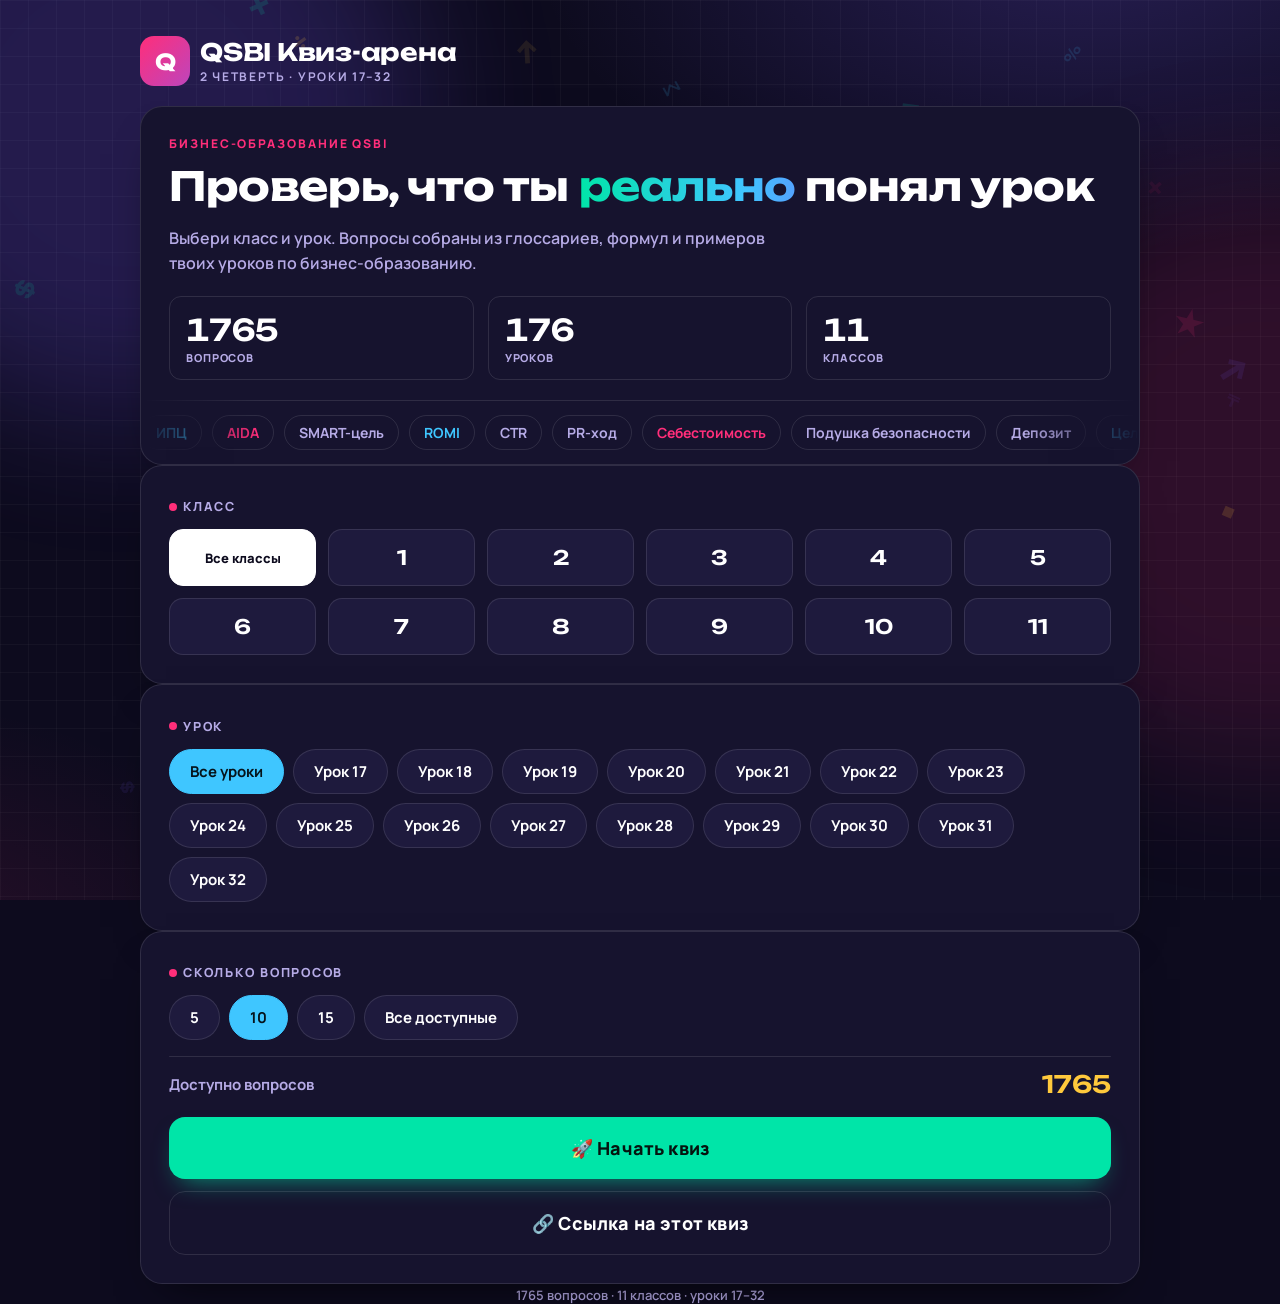
==== index.html @ e4a22a43 "Add lessons 25–32 for all grades: 880 questions (1765 total) - new-l25-*.js: 10 questions per lesson" ====
<!doctype html>
<html lang="ru">
<head>
<meta charset="utf-8">
<meta name="viewport" content="width=device-width,initial-scale=1,viewport-fit=cover">
<title>QSBI Квиз-арена</title>
<meta name="description" content="Квиз по бизнес-образованию QSBI: 1–11 классы, уроки 17–32 второй четверти.">
<meta name="theme-color" content="#140F30">
<link rel="manifest" href="manifest.webmanifest">
<link rel="icon" href="icons/icon-192.png" type="image/png">
<link rel="apple-touch-icon" href="icons/apple-touch-icon.png">
<meta name="apple-mobile-web-app-capable" content="yes">
<meta name="apple-mobile-web-app-title" content="QSBI Квиз">
<link rel="preconnect" href="https://fonts.googleapis.com">
<link rel="preconnect" href="https://fonts.gstatic.com" crossorigin>
<link href="https://fonts.googleapis.com/css2?family=Unbounded:wght@500;600;700&family=Manrope:wght@500;600;700;800&display=swap" rel="stylesheet">
<style>
:root{
  --bg:#140F30;
  --bg2:#1D1550;
  --surface:#241A63;
  --surface2:#2E2278;
  --ink:#FFFFFF;
  --muted:#B6ABE6;
  --line:rgba(255,255,255,.16);
  --outline:#0A0620;
  --pink:#FF2E7A;
  --pink-deep:#C4195C;
  --yellow:#FFC93C;
  --yellow-deep:#E6A400;
  --mint:#00E5A8;
  --mint-deep:#00AE80;
  --blue:#3FC6FF;
  --blue-deep:#1C97D1;
  --shadow-pop: 0 10px 0 rgba(0,0,0,.35);
}
*{box-sizing:border-box;}
html,body{height:100%;}
body{
  margin:0;
  background:
    radial-gradient(circle at 15% 8%, rgba(255,46,122,.25), transparent 40%),
    radial-gradient(circle at 85% 12%, rgba(63,198,255,.22), transparent 45%),
    radial-gradient(circle at 50% 95%, rgba(0,229,168,.18), transparent 45%),
    var(--bg);
  color:var(--ink);
  font-family:var(--body);
  padding-inline:16px;
  padding-block:24px 40px;
  min-height:calc(100% - 0px);
  position:relative;
  overflow-x:hidden;
}
h1,h2,h3{font-family:var(--display);margin:0;}
[hidden]{display:none!important;}
button{font-family:inherit;}

/* floating decorative shapes */
@media (prefers-reduced-motion: reduce){*{animation:none!important;transition:none!important;}}
.app{max-width:560px;margin:0 auto;position:relative;z-index:1;display:flex;flex-direction:column;gap:16px;}

.brand{display:flex;align-items:center;justify-content:space-between;gap:10px;}
.brand .logo{display:flex;align-items:center;gap:10px;}
.brand .badge{
  width:42px;height:42px;border-radius:14px;background:linear-gradient(145deg,var(--yellow),var(--pink));
  border:3px solid var(--outline);display:flex;align-items:center;justify-content:center;
  font-family:var(--display);font-weight:800;font-size:20px;color:var(--outline);
  transform:rotate(-6deg);box-shadow:3px 4px 0 var(--outline);
}
.brand h1{font-size:22px;font-weight:800;letter-spacing:.01em;}
.brand .sub{font-size:11px;color:var(--muted);font-weight:700;text-transform:uppercase;letter-spacing:.08em;margin-top:1px;}

.card{
  background:var(--surface);
  border:3px solid var(--outline);
  border-radius:22px;
  padding:20px;
  box-shadow:0 8px 0 var(--outline), 0 14px 26px -10px rgba(0,0,0,.55);
}
.lede{color:var(--muted);font-size:14.5px;line-height:1.55;font-weight:600;}

.section-label{
  display:inline-flex;align-items:center;gap:6px;
  font-family:var(--display);font-weight:700;font-size:13px;color:var(--yellow);
  text-transform:uppercase;letter-spacing:.04em;margin-bottom:10px;
}
.section-label .dot{width:8px;height:8px;border-radius:50%;background:var(--yellow);box-shadow:0 0 10px var(--yellow);}

/* grade grid - planet badges */
.grid-grades{display:grid;grid-template-columns:repeat(4,1fr);gap:9px;}
@media (max-width:380px){.grid-grades{grid-template-columns:repeat(3,1fr);}}
.tile{
  position:relative;border:3px solid var(--outline);background:var(--surface2);color:var(--ink);
  border-radius:16px;padding:10px 0;font-family:var(--display);font-weight:700;font-size:17px;
  cursor:pointer;text-align:center;box-shadow:0 5px 0 var(--outline);transition:transform .08s ease, box-shadow .08s ease;
}
.tile:hover{transform:translateY(-2px);}
.tile:active{transform:translateY(3px);box-shadow:0 2px 0 var(--outline);}
.tile.active{background:linear-gradient(145deg,var(--pink),var(--pink-deep));box-shadow:0 5px 0 var(--pink-deep), 0 0 0 3px rgba(255,46,122,.3);}
.tile.all{grid-column:span 2;font-family:var(--body);font-weight:800;font-size:13px;}
@media (max-width:380px){.tile.all{grid-column:span 3;}}

.chip-row{display:flex;flex-wrap:wrap;gap:9px;}
.chip{
  border:3px solid var(--outline);background:var(--surface2);color:var(--ink);
  border-radius:999px;padding:9px 18px;font-size:13.5px;font-weight:800;font-family:var(--body);
  cursor:pointer;box-shadow:0 4px 0 var(--outline);transition:transform .08s ease, box-shadow .08s ease;
}
.chip:hover{transform:translateY(-2px);}
.chip:active{transform:translateY(2px);box-shadow:0 2px 0 var(--outline);}
.chip.active{background:linear-gradient(145deg,var(--blue),var(--blue-deep));box-shadow:0 4px 0 var(--blue-deep);}
.chip[disabled]{opacity:.3;cursor:not-allowed;pointer-events:none;}

.divider{height:3px;background:repeating-linear-gradient(90deg,var(--line) 0 8px, transparent 8px 16px);margin:6px 0;border-radius:3px;}

.pool-line{display:flex;align-items:center;justify-content:space-between;font-size:13.5px;font-weight:700;color:var(--muted);}
.pool-line strong{font-family:var(--display);color:var(--yellow);font-size:20px;}
.best-badge{
  margin-top:10px;font-family:var(--display);font-weight:700;font-size:13px;color:var(--outline);
  background:linear-gradient(145deg,var(--yellow),var(--yellow-deep));display:inline-block;
  padding:6px 14px;border-radius:999px;border:2.5px solid var(--outline);transform:rotate(-2deg);
}

.btn{
  border:3px solid var(--outline);border-radius:18px;padding:16px 20px;font-size:17px;font-weight:800;
  font-family:var(--display);cursor:pointer;width:100%;transition:transform .08s ease, box-shadow .08s ease;
}
.btn-primary{background:linear-gradient(145deg,var(--mint),var(--mint-deep));color:var(--outline);box-shadow:0 7px 0 var(--mint-deep);}
.btn-primary:hover{transform:translateY(-2px);}
.btn-primary:active{transform:translateY(5px);box-shadow:0 2px 0 var(--mint-deep);}
.btn-primary[disabled]{background:#4a4470;color:#8d84b5;box-shadow:0 7px 0 #352f58;cursor:not-allowed;}
.btn-ghost{background:var(--surface2);color:var(--ink);box-shadow:0 7px 0 var(--outline);}
.btn-ghost:hover{transform:translateY(-2px);}
.btn-ghost:active{transform:translateY(5px);box-shadow:0 2px 0 var(--outline);}

footer{text-align:center;font-size:11.5px;color:var(--muted);font-weight:700;margin-top:2px;}


/* ---------- quiz progress bar ---------- */
.progress-wrap{display:flex;flex-direction:column;gap:8px;}
.progress-top{display:flex;justify-content:space-between;align-items:center;}
.progress-count{font-family:var(--display);font-weight:700;font-size:13px;color:var(--muted);}
.milestones{position:relative;height:22px;}
.progress-track{
  position:absolute;top:50%;left:0;right:0;height:14px;transform:translateY(-50%);
  background:var(--surface2);border-radius:999px;border:2.5px solid var(--outline);overflow:hidden;
}
.progress-fill{
  height:100%;background:linear-gradient(90deg,var(--mint),var(--blue));border-radius:999px;
  transition:width .35s cubic-bezier(.34,1.56,.64,1);position:relative;
}
.milestone-row{position:absolute;top:50%;left:0;right:0;transform:translateY(-50%);display:flex;justify-content:space-between;pointer-events:none;}
.milestone{width:18px;height:18px;border-radius:50%;background:var(--surface);border:2.5px solid var(--outline);
  display:flex;align-items:center;justify-content:center;font-size:9px;transition:background .3s ease, transform .3s ease;}
.milestone.lit{background:var(--yellow);transform:scale(1.25);box-shadow:0 0 8px var(--yellow);}

.score-strip{display:flex;gap:10px;justify-content:space-between;}
.pill{
  flex:1;background:var(--surface2);border:2.5px solid var(--outline);border-radius:14px;
  padding:7px 10px;text-align:center;
}
.pill .plabel{font-size:9.5px;font-weight:800;color:var(--muted);text-transform:uppercase;letter-spacing:.05em;}
.pill .pval{font-family:var(--display);font-weight:800;font-size:19px;}
.pill.correct .pval{color:var(--mint);}
.pill.wrong .pval{color:var(--pink);}
.pill.streak .pval{color:var(--yellow);}
.pill.streak.hot .pval{animation:flicker 1s ease-in-out infinite;}
@keyframes flicker{0%,100%{transform:scale(1);}50%{transform:scale(1.15);}}

.topic-tag{
  display:inline-flex;align-items:center;gap:6px;background:var(--surface2);color:var(--muted);
  border-radius:999px;padding:6px 14px;font-size:11.5px;font-weight:800;border:2px solid var(--line);
}
.qcard{
  background:var(--surface2);border:3px solid var(--outline);border-radius:20px;padding:18px;
  margin-top:14px;transform:rotate(-0.6deg);box-shadow:0 6px 0 var(--outline);
}
.qcard.shake{animation:shake .4s ease;}
@keyframes shake{0%,100%{transform:rotate(-0.6deg) translateX(0);}20%{transform:rotate(-0.6deg) translateX(-8px);}
  40%{transform:rotate(-0.6deg) translateX(7px);}60%{transform:rotate(-0.6deg) translateX(-5px);}80%{transform:rotate(-0.6deg) translateX(4px);}}
.qtext{font-size:19px;line-height:1.35;font-weight:800;font-family:var(--display);margin-top:10px;}

.opts{display:grid;grid-template-columns:1fr 1fr;gap:10px;margin-top:16px;}
@media (max-width:420px){.opts{grid-template-columns:1fr;}}
.opt{
  display:flex;align-items:center;gap:10px;text-align:left;
  border:3px solid var(--outline);background:var(--surface);border-radius:16px;
  padding:13px 14px;font-size:14px;font-weight:700;color:var(--ink);
  cursor:pointer;font-family:var(--body);box-shadow:0 5px 0 var(--outline);
  transition:transform .08s ease, box-shadow .08s ease;position:relative;overflow:hidden;
}
.opt:hover:not([disabled]){transform:translateY(-2px);}
.opt:active:not([disabled]){transform:translateY(3px);box-shadow:0 2px 0 var(--outline);}
.opt .letter{
  flex:none;width:28px;height:28px;border-radius:9px;background:var(--surface2);
  border:2.5px solid var(--outline);display:flex;align-items:center;justify-content:center;
  font-family:var(--display);font-size:13px;font-weight:800;color:var(--muted);
}
.opt.correct{background:linear-gradient(145deg,var(--mint),var(--mint-deep));color:var(--outline);animation:pop .4s ease;}
.opt.correct .letter{background:var(--outline);color:var(--mint);}
.opt.wrong{background:linear-gradient(145deg,var(--pink),var(--pink-deep));color:#fff;animation:shake .4s ease;}
.opt.wrong .letter{background:var(--outline);color:var(--pink);}
.opt[disabled]{cursor:default;}
.opt[disabled]:not(.correct):not(.wrong){opacity:.4;}
@keyframes pop{0%{transform:scale(1);}45%{transform:scale(1.07);}100%{transform:scale(1);}}

.footline{margin-top:18px;}
#next-btn{opacity:0;transform:translateY(10px);pointer-events:none;transition:opacity .25s ease, transform .25s ease;}
#next-btn.show{opacity:1;transform:translateY(0);pointer-events:auto;}

/* ---------- result screen ---------- */
.result-hero{text-align:center;padding-block:6px 4px;position:relative;}
.medal{width:90px;height:90px;margin:0 auto 6px;position:relative;animation:medalIn .6s cubic-bezier(.34,1.56,.64,1);}
@keyframes medalIn{0%{transform:scale(0) rotate(-40deg);}100%{transform:scale(1) rotate(0);}}
.medal .ribbon{position:absolute;top:-10px;left:50%;transform:translateX(-50%);display:flex;gap:4px;}
.medal .ribbon i{width:14px;height:34px;background:var(--pink);clip-path:polygon(0 0,100% 0,100% 100%,50% 80%,0 100%);}
.medal .ribbon i:last-child{background:var(--blue);}
.medal .disc{
  width:84px;height:84px;border-radius:50%;margin:0 auto;border:4px solid var(--outline);
  display:flex;align-items:center;justify-content:center;font-family:var(--display);font-weight:800;font-size:30px;
  background:linear-gradient(160deg,var(--yellow),#ffdf85);color:var(--outline);
  box-shadow:0 6px 0 var(--yellow-deep);
}
.medal.silver .disc{background:linear-gradient(160deg,#eaeaf2,#b9b9c9);box-shadow:0 6px 0 #8f8fa0;}
.medal.bronze .disc{background:linear-gradient(160deg,#e3a26a,#b9743b);box-shadow:0 6px 0 #8e5a2b;}
.result-pct{font-family:var(--display);font-weight:800;font-size:46px;line-height:1;margin-top:8px;}
.result-sub{color:var(--muted);font-size:14px;margin-top:4px;font-weight:700;}

.result-breakdown{display:flex;gap:10px;margin-top:16px;}
.stat-box{flex:1;background:var(--surface2);border:2.5px solid var(--outline);border-radius:14px;padding:12px;text-align:center;}
.stat-box .num{font-family:var(--display);font-size:22px;font-weight:800;}
.stat-box .lbl{font-size:10.5px;color:var(--muted);margin-top:2px;text-transform:uppercase;font-weight:800;letter-spacing:.04em;}

.review-list{display:flex;flex-direction:column;gap:10px;margin-top:14px;}
.review-item{border:2.5px solid var(--line);border-radius:14px;padding:12px 14px;font-size:13px;background:var(--surface2);}
.review-item .rt{font-size:10.5px;color:var(--muted);text-transform:uppercase;letter-spacing:.05em;margin-bottom:4px;font-weight:800;}
.review-item .rq{font-weight:800;margin-bottom:6px;}
.review-item .ra{color:var(--mint);font-weight:800;}

.actions{display:flex;gap:10px;margin-top:18px;}
canvas#confetti{position:fixed;inset:0;pointer-events:none;z-index:50;}
</style>

<style>
.explain{margin-top:14px;padding:12px 14px;border-radius:14px;border:2.5px solid var(--outline);font-size:14px;line-height:1.45;font-weight:700;}
.explain.ok{background:rgba(0,229,168,.16);}
.explain.no{background:rgba(255,46,122,.16);}
.explain strong{font-family:var(--display);font-weight:800;}
.review-item .rx{color:var(--muted);font-weight:700;margin-top:6px;line-height:1.4;}
.toast{position:fixed;left:50%;bottom:24px;transform:translateX(-50%);z-index:60;background:var(--yellow);color:var(--outline);
  border:3px solid var(--outline);border-radius:999px;padding:10px 18px;font-weight:800;box-shadow:0 5px 0 var(--outline);max-width:calc(100% - 32px);text-align:center;}
button:focus-visible{outline:3px solid var(--yellow);outline-offset:3px;}
.share-row{margin-top:12px;}
.toast-input{display:block;width:100%;margin-top:6px;font:inherit;font-size:12px;border:2px solid var(--outline);border-radius:10px;padding:6px 8px;background:#fff;color:var(--outline);}
.progress-count{white-space:nowrap;flex:none;margin-left:8px;}
</style>
<style>
/* Teen restyle: flat panels on a faint grid, Unbounded for display, Manrope for reading. */
:root{
  --display:'Unbounded','Manrope',system-ui,sans-serif;
  --body:'Manrope',system-ui,-apple-system,sans-serif;
  --bg:#0D0B1E; --surface:#16132E; --surface2:#1E1A3D; --line:rgba(255,255,255,.11); --violet:#7C5CFF;
}
body{
  font-family:var(--body);
  background:
    radial-gradient(900px 520px at 85% -8%, rgba(124,92,255,.24), transparent 62%),
    radial-gradient(760px 460px at -12% 108%, rgba(255,46,122,.13), transparent 60%),
    linear-gradient(rgba(255,255,255,.03) 1px, transparent 1px) 0 0/28px 28px,
    linear-gradient(90deg, rgba(255,255,255,.03) 1px, transparent 1px) 0 0/28px 28px,
    var(--bg);
  background-attachment:fixed;
}
.card{border:1px solid var(--line);border-radius:18px;box-shadow:0 22px 44px -26px rgba(0,0,0,.85);background:var(--surface);}
.brand .badge{transform:none;box-shadow:none;border:0;border-radius:12px;background:linear-gradient(135deg,var(--pink),var(--violet));color:#fff;font-family:var(--display);font-weight:700;font-size:18px;}
.brand h1{font-family:var(--display);font-weight:700;font-size:19px;letter-spacing:-.01em;}
.brand .sub{letter-spacing:.14em;}
.lede{font-weight:600;}
.section-label{font-family:var(--body);font-weight:800;font-size:11.5px;letter-spacing:.14em;color:var(--muted);}
.section-label .dot{background:var(--pink);box-shadow:none;}
.tile{border:1px solid var(--line);box-shadow:none;background:var(--surface2);font-family:var(--display);font-weight:600;font-size:16px;border-radius:12px;transition:background .15s ease,border-color .15s ease,transform .08s ease;}
.tile:hover{transform:none;border-color:rgba(255,255,255,.3);}
.tile:active{transform:scale(.97);box-shadow:none;}
.tile.active{background:#fff;color:var(--bg);border-color:#fff;box-shadow:none;}
.tile.all{font-family:var(--body);}
.chip{border:1px solid var(--line);box-shadow:none;background:var(--surface2);font-family:var(--body);font-weight:700;transition:background .15s ease,border-color .15s ease;}
.chip:hover{transform:none;border-color:rgba(255,255,255,.3);}
.chip:active{transform:scale(.97);box-shadow:none;}
.chip.active{background:var(--blue);color:#05131B;border-color:var(--blue);box-shadow:none;}
.divider{height:1px;background:var(--line);}
.pool-line strong{font-weight:600;font-size:19px;}
.best-badge{transform:none;border:1px solid rgba(255,201,60,.4);background:rgba(255,201,60,.1);color:var(--yellow);font-family:var(--body);font-weight:800;}
.btn{border:0;border-radius:14px;font-family:var(--body);font-weight:800;font-size:16px;letter-spacing:.01em;}
.btn-primary{background:var(--mint);color:#05140F;box-shadow:0 12px 26px -12px rgba(0,229,168,.65);}
.btn-primary:hover{transform:translateY(-1px);}
.btn-primary:active{transform:translateY(1px);box-shadow:none;}
.btn-primary[disabled]{background:#26214A;color:#6F6898;box-shadow:none;}
.btn-ghost{background:transparent;border:1px solid var(--line);color:var(--ink);box-shadow:none;}
.btn-ghost:hover{transform:none;border-color:rgba(255,255,255,.32);}
.btn-ghost:active{transform:scale(.99);box-shadow:none;}
footer{font-weight:600;}
.progress-top{gap:10px;}
.pt-right{display:flex;align-items:center;gap:8px;flex:none;}
.progress-count{font-family:var(--display);font-weight:500;font-size:12px;margin-left:0;font-variant-numeric:tabular-nums;}
.icon-btn{width:34px;height:34px;border-radius:10px;border:1px solid var(--line);background:transparent;color:var(--muted);font-size:15px;line-height:1;cursor:pointer;display:grid;place-items:center;}
.icon-btn:hover{color:var(--ink);border-color:rgba(255,255,255,.32);}
.milestones{height:6px;}
.progress-track{border:0;height:6px;background:rgba(255,255,255,.08);}
.milestone-row{display:none;}
.pill{border:1px solid var(--line);background:transparent;border-radius:12px;}
.pill .pval{font-weight:600;font-size:18px;font-variant-numeric:tabular-nums;}
.topic-tag{font-family:var(--body);font-weight:700;border:1px solid var(--line);background:transparent;min-width:0;}
@keyframes nudge{0%,100%{transform:translateX(0);}25%{transform:translateX(-6px);}50%{transform:translateX(5px);}75%{transform:translateX(-3px);}}
.qcard{transform:none;border:1px solid var(--line);box-shadow:none;background:var(--surface2);border-radius:16px;}
.qcard.shake{animation:nudge .35s ease;}
.qtext{font-family:var(--body);font-weight:800;font-size:19px;letter-spacing:-.01em;line-height:1.38;}
.opt{border:1px solid var(--line);box-shadow:none;background:var(--surface);border-radius:12px;font-family:var(--body);font-weight:600;transition:border-color .15s ease,background .15s ease;}
.opt:hover:not([disabled]){transform:none;border-color:rgba(255,255,255,.34);}
.opt:active:not([disabled]){transform:scale(.99);box-shadow:none;}
.opt .letter{border:1px solid var(--line);background:transparent;font-family:var(--display);font-weight:600;font-size:11px;border-radius:8px;}
.opt.correct{background:rgba(0,229,168,.14);border-color:var(--mint);color:var(--ink);animation:none;}
.opt.correct .letter{background:var(--mint);color:#05140F;border-color:var(--mint);}
.opt.wrong{background:rgba(255,46,122,.14);border-color:var(--pink);color:var(--ink);animation:nudge .35s ease;}
.opt.wrong .letter{background:var(--pink);color:#fff;border-color:var(--pink);}
.explain{border-width:1px;border-radius:12px;font-weight:600;}
.explain.ok{border-color:rgba(0,229,168,.45);background:rgba(0,229,168,.08);}
.explain.no{border-color:rgba(255,46,122,.45);background:rgba(255,46,122,.08);}
.explain strong{font-family:var(--body);}
.medal .ribbon{display:none;}
.medal .disc{border:0;box-shadow:none;font-size:34px;}
.result-pct{font-weight:700;font-size:44px;letter-spacing:-.02em;font-variant-numeric:tabular-nums;}
.stat-box{border:1px solid var(--line);background:transparent;border-radius:12px;}
.stat-box .num{font-weight:600;font-variant-numeric:tabular-nums;}
.review-item{border:1px solid var(--line);border-radius:12px;}
.toast{border:0;box-shadow:0 14px 34px -12px rgba(0,0,0,.75);}
button:focus-visible{outline:2px solid var(--blue);outline-offset:3px;}
.quit-panel{position:fixed;inset:0;z-index:70;display:grid;place-items:center;
  padding:max(16px,env(safe-area-inset-top,0px)) max(16px,env(safe-area-inset-right,0px)) max(16px,env(safe-area-inset-bottom,0px)) max(16px,env(safe-area-inset-left,0px));
  background:rgba(6,5,16,.72);backdrop-filter:blur(6px);-webkit-backdrop-filter:blur(6px);}
.quit-box{width:100%;max-width:400px;background:var(--surface);border:1px solid var(--line);border-radius:18px;padding:22px;box-shadow:0 30px 60px -20px rgba(0,0,0,.9);}
.quit-title{font-family:var(--display);font-weight:700;font-size:19px;}
.quit-text{color:var(--muted);font-weight:600;line-height:1.5;margin:10px 0 18px;}
.quit-actions{display:flex;flex-direction:column;gap:10px;}
</style>
<style>
/* Graphics: symbol background, topic icons, score ring */
canvas#bg-symbols{position:fixed;inset:0;z-index:0;pointer-events:none;}
.ico{width:1em;height:1em;flex:none;vertical-align:-0.15em;}
.lesson-chip{display:inline-flex;align-items:center;gap:8px;text-align:left;max-width:100%;}
.lesson-chip .ico{width:18px;height:18px;color:var(--pink);}
.lesson-chip.active .ico{color:#05131B;}
.lesson-chip .ln{font-family:var(--display);font-weight:600;font-size:12px;opacity:.75;}
.lesson-chip .lt{min-width:0;}
#lesson-chips.with-topics{display:grid;grid-template-columns:1fr;gap:8px;}
#lesson-chips.with-topics .chip{border-radius:12px;padding:11px 14px;justify-content:flex-start;}
.topic-tag{display:inline-flex;align-items:center;gap:7px;}
.topic-tag .ico{width:15px;height:15px;color:var(--pink);}
.qcard{position:relative;overflow:hidden;}
.q-mark{position:absolute;right:-18px;top:-18px;width:120px;height:120px;color:var(--violet);opacity:.13;pointer-events:none;}
.q-mark svg{width:100%;height:100%;stroke-width:1.2;}
.qtext,.opts,.explain{position:relative;}
.ring-wrap{position:relative;width:168px;height:168px;margin:4px auto 6px;}
.ring-wrap svg{width:100%;height:100%;}
.ring-bg{fill:none;stroke:rgba(255,255,255,.08);stroke-width:10;}
.ring-fg{fill:none;stroke-width:10;stroke-linecap:round;}
.ring-stop-a{stop-color:var(--mint);} .ring-stop-b{stop-color:var(--blue);}
.ring-wrap.good .ring-stop-a{stop-color:var(--blue);} .ring-wrap.good .ring-stop-b{stop-color:var(--violet);}
.ring-wrap.low .ring-stop-a{stop-color:var(--pink);} .ring-wrap.low .ring-stop-b{stop-color:var(--yellow);}
.ring-center{position:absolute;inset:0;display:grid;place-content:center;text-align:center;gap:4px;}
.ring-center .result-pct{margin:0;font-size:40px;}
.ring-label{font-size:11px;font-weight:800;letter-spacing:.14em;text-transform:uppercase;color:var(--muted);}
</style>
<style>
/* Motion layer. The global prefers-reduced-motion rule switches all of it off. */
@keyframes fadeUp{from{opacity:0;transform:translateY(12px);}to{opacity:1;transform:none;}}
@keyframes qIn{from{opacity:0;transform:translateX(22px);}to{opacity:1;transform:none;}}
.enter{animation:fadeUp .45s cubic-bezier(.2,.8,.2,1) both;animation-delay:calc(var(--i,0) * var(--step,45ms));}
.screen-in{animation:fadeUp .35s cubic-bezier(.2,.8,.2,1) both;}
.q-in{animation:qIn .4s cubic-bezier(.2,.8,.2,1) both;}
.explain:not([hidden]){animation:fadeUp .3s ease both;}

/* aurora behind everything */
.aurora{position:fixed;inset:-25%;z-index:0;pointer-events:none;filter:blur(70px);opacity:.5;}
.aurora i{position:absolute;width:46vmax;height:46vmax;border-radius:50%;}
.aurora i:nth-child(1){background:rgba(124,92,255,.42);left:8%;top:4%;animation:drift1 26s ease-in-out infinite alternate;}
.aurora i:nth-child(2){background:rgba(255,46,122,.28);right:2%;top:30%;animation:drift2 31s ease-in-out infinite alternate;}
.aurora i:nth-child(3){background:rgba(0,229,168,.20);left:30%;bottom:0;animation:drift3 23s ease-in-out infinite alternate;}
@keyframes drift1{to{transform:translate(18vw,22vh) scale(1.15);}}
@keyframes drift2{to{transform:translate(-22vw,14vh) scale(.88);}}
@keyframes drift3{to{transform:translate(12vw,-22vh) scale(1.2);}}

/* pointer spotlight on cards */
.card{position:relative;isolation:isolate;}
.card::before{content:"";position:absolute;inset:0;border-radius:inherit;pointer-events:none;z-index:-1;
  background:radial-gradient(280px circle at var(--mx,-999px) var(--my,-999px),rgba(255,255,255,.07),transparent 62%);}

/* hero */
.hero{overflow:hidden;}
.hero-kicker{font-size:11px;font-weight:800;letter-spacing:.16em;text-transform:uppercase;color:var(--pink);}
.hero-title{font-family:var(--display);font-weight:700;font-size:23px;line-height:1.2;letter-spacing:-.01em;margin:8px 0 10px;text-wrap:balance;}
.hl{background:linear-gradient(90deg,var(--mint),var(--blue),var(--violet),var(--pink),var(--mint));background-size:300% 100%;
  -webkit-background-clip:text;background-clip:text;color:transparent;animation:hlFlow 6s linear infinite;}
@keyframes hlFlow{to{background-position:300% 0;}}
.hero-stats{display:grid;grid-template-columns:repeat(3,1fr);gap:10px;margin-top:16px;}
.hero-stats div{border:1px solid var(--line);border-radius:12px;padding:10px 12px;display:flex;flex-direction:column;gap:2px;}
.hero-stats b{font-family:var(--display);font-weight:600;font-size:22px;font-variant-numeric:tabular-nums;}
.hero-stats span{font-size:11px;font-weight:800;letter-spacing:.08em;text-transform:uppercase;color:var(--muted);}
.ticker{margin:16px -20px -20px;padding:12px 0;border-top:1px solid var(--line);overflow:hidden;
  -webkit-mask-image:linear-gradient(90deg,transparent,#000 12%,#000 88%,transparent);mask-image:linear-gradient(90deg,transparent,#000 12%,#000 88%,transparent);}
.ticker-track{display:flex;gap:10px;width:max-content;animation:marquee 38s linear infinite;}
.tk{white-space:nowrap;font-size:12.5px;font-weight:700;color:var(--muted);border:1px solid var(--line);border-radius:999px;padding:6px 12px;}
.tk:nth-child(3n+1){color:var(--blue);} .tk:nth-child(5n+2){color:var(--pink);}
@keyframes marquee{to{transform:translateX(-50%);}}

/* brand badge colour flow */
.brand .badge{background-size:200% 200%;animation:badgeFlow 8s ease-in-out infinite alternate;}
@keyframes badgeFlow{to{background-position:100% 100%;}}

/* buttons: light sweep on the main action */
.btn{position:relative;overflow:hidden;}
.btn-primary:not([disabled])::after{content:"";position:absolute;top:0;bottom:0;left:-60%;width:40%;pointer-events:none;
  background:linear-gradient(100deg,transparent,rgba(255,255,255,.45),transparent);transform:skewX(-20deg);animation:sweep 3.4s ease-in-out infinite;}
@keyframes sweep{0%,62%{left:-60%;}100%{left:130%;}}
.tile:hover{box-shadow:0 10px 24px -12px rgba(124,92,255,.9);}
.tile.active{animation:pop .3s ease;}
@keyframes pop{40%{transform:scale(1.08);}}
@keyframes wiggle{25%{transform:rotate(-12deg);}75%{transform:rotate(10deg);}}
.lesson-chip:hover .ico{animation:wiggle .5s ease;}

/* quiz */
.progress-fill{background:linear-gradient(90deg,var(--mint),var(--blue),var(--violet),var(--mint));background-size:300% 100%;animation:flow 4s linear infinite;}
@keyframes flow{to{background-position:300% 0;}}
.bump{animation:bump .4s ease;}
@keyframes bump{40%{transform:scale(1.35);}}
.pill .pval{display:inline-block;}
.q-mark{animation:float 7s ease-in-out infinite;}
@keyframes float{50%{transform:translateY(8px) rotate(-8deg);}}
.opt{position:relative;overflow:hidden;}
.fx-ripple{position:absolute;left:50%;top:50%;width:20px;height:20px;margin:-10px;border-radius:50%;
  background:rgba(0,229,168,.45);pointer-events:none;animation:ripple .75s ease-out forwards;}
@keyframes ripple{to{transform:scale(30);opacity:0;}}
.fx-plus{position:fixed;z-index:65;font-family:var(--display);font-weight:700;font-size:20px;color:var(--mint);pointer-events:none;
  text-shadow:0 4px 16px rgba(0,229,168,.6);animation:plus .9s ease-out forwards;}
@keyframes plus{0%{opacity:0;transform:translateY(6px) scale(.8);}20%{opacity:1;transform:translateY(0) scale(1.15);}100%{opacity:0;transform:translateY(-40px);}}
.fx-streak{position:absolute;left:50%;top:-16px;z-index:5;transform:translateX(-50%);white-space:nowrap;
  background:linear-gradient(135deg,var(--yellow),var(--pink));color:#16061C;font-weight:800;border-radius:999px;padding:7px 15px;
  box-shadow:0 12px 26px -10px rgba(255,46,122,.75);animation:streakPop 1.5s ease forwards;}
@keyframes streakPop{0%{opacity:0;transform:translate(-50%,10px) scale(.6);}15%{opacity:1;transform:translate(-50%,0) scale(1.08);}
  25%{transform:translate(-50%,0) scale(1);}80%{opacity:1;}100%{opacity:0;transform:translate(-50%,-14px);}}

/* results */
.ring-wrap.top svg{animation:glow 2.4s ease-in-out infinite;}
@keyframes glow{50%{filter:drop-shadow(0 0 16px rgba(0,229,168,.55));}}
.ring-wrap svg{transform-origin:50% 50%;}
#screen-result .ring-wrap{animation:fadeUp .5s cubic-bezier(.2,.8,.2,1) both;}
</style>
<style>
/* Larger screens: a wider centred column with everything scaled up. Phones keep the base layout. */
@media (min-width: 720px){
  body{padding-block:36px 56px;}
  .app{max-width:860px;gap:20px;}
  .brand .badge{width:50px;height:50px;font-size:22px;border-radius:14px;}
  .brand h1{font-size:24px;}
  .brand .sub{font-size:12px;}
  .card{padding:28px;border-radius:22px;}
  .lede{font-size:16px;max-width:62ch;}
  .hero-kicker{font-size:12px;}
  .hero-title{font-size:34px;margin:10px 0 12px;}
  .hero-stats{gap:14px;margin-top:20px;}
  .hero-stats div{padding:14px 16px;}
  .hero-stats b{font-size:30px;}
  .ticker{margin:20px -28px -28px;padding:14px 0;}
  .tk{font-size:14px;padding:7px 14px;}
  .section-label{font-size:12.5px;margin-bottom:14px;}
  .grid-grades{grid-template-columns:repeat(6,1fr);gap:12px;}
  .tile{font-size:20px;padding:15px 0;border-radius:14px;}
  .tile.all{grid-column:span 1;font-size:13px;}
  .chip{font-size:15px;padding:11px 20px;}
  #lesson-chips.with-topics{grid-template-columns:1fr 1fr;gap:10px;}
  #lesson-chips.with-topics .chip:first-child{grid-column:1 / -1;}
  #lesson-chips.with-topics .chip{padding:14px 16px;}
  .lesson-chip .ico{width:22px;height:22px;}
  .pool-line{font-size:15px;}
  .pool-line strong{font-size:24px;}
  .btn{font-size:18px;padding:19px 24px;border-radius:16px;}
  footer{font-size:13px;}

  .topic-tag{font-size:13px;padding:8px 16px;}
  .topic-tag .ico{width:18px;height:18px;}
  .progress-count{font-size:14px;}
  .icon-btn{width:40px;height:40px;font-size:17px;}
  .milestones,.progress-track{height:8px;}
  .score-strip{gap:14px;}
  .pill{padding:10px 14px;}
  .pill .plabel{font-size:11px;}
  .pill .pval{font-size:24px;}
  .qcard{padding:30px;margin-top:18px;border-radius:20px;}
  .q-mark{width:170px;height:170px;right:-24px;top:-24px;}
  .qtext{font-size:27px;line-height:1.32;max-width:40ch;padding-right:90px;}
  .opts{gap:14px;margin-top:24px;}
  .opt{font-size:17px;padding:18px 18px;border-radius:14px;gap:14px;min-height:76px;}
  .opt .letter{width:34px;height:34px;font-size:13px;border-radius:10px;}
  .explain{font-size:16px;padding:16px 18px;margin-top:18px;}
  .footline{margin-top:22px;}

  .ring-wrap{width:220px;height:220px;}
  .ring-center .result-pct{font-size:54px;}
  .ring-label{font-size:12.5px;}
  .result-sub{font-size:16px;}
  .stat-box{padding:16px;}
  .stat-box .num{font-size:30px;}
  .stat-box .lbl{font-size:12px;}
  .review-list{display:grid;grid-template-columns:1fr 1fr;gap:12px;}
  .review-item{font-size:14.5px;padding:16px 18px;}
  .quit-box{max-width:460px;padding:28px;}
  .quit-title{font-size:22px;}
  .quit-text{font-size:16px;}
  .fx-plus{font-size:24px;}
}
@media (min-width: 1200px){
  .app{max-width:1000px;}
  .hero-title{font-size:40px;}
  .qtext{font-size:30px;}
  .opt{font-size:18px;min-height:84px;}
}
</style>
</head>
<body>

<div class="aurora" aria-hidden="true"><i></i><i></i><i></i></div>
<canvas id="bg-symbols" aria-hidden="true"></canvas>
<canvas id="confetti"></canvas>

<div class="app" id="app">

  <div class="brand">
    <div class="logo">
      <div class="badge">Q</div>
      <div>
        <h1>QSBI Квиз-арена</h1>
        <div class="sub">2 четверть · уроки 17–32</div>
      </div>
    </div>
  </div>

  <!-- ============ SETUP SCREEN ============ -->
  <div id="screen-setup">
    <div class="card hero">
      <div class="hero-kicker">Бизнес-образование QSBI</div>
      <h2 class="hero-title">Проверь, что ты <span class="hl">реально</span> понял урок</h2>
      <p class="lede">Выбери класс и урок. Вопросы собраны из глоссариев, формул и примеров твоих уроков по бизнес-образованию.</p>
      <div class="hero-stats">
        <div><b id="hs-q">0</b><span>вопросов</span></div>
        <div><b id="hs-l">0</b><span>уроков</span></div>
        <div><b id="hs-g">0</b><span>классов</span></div>
      </div>
      <div class="ticker" aria-hidden="true"><div class="ticker-track"><span class="tk">ИПЦ</span><span class="tk">AIDA</span><span class="tk">SMART-цель</span><span class="tk">ROMI</span><span class="tk">CTR</span><span class="tk">PR-ход</span><span class="tk">Себестоимость</span><span class="tk">Подушка безопасности</span><span class="tk">Депозит</span><span class="tk">Целевая аудитория</span><span class="tk">Диаграмма Ганта</span><span class="tk">Сторителлинг</span><span class="tk">Капитализация</span><span class="tk">Слоган</span><span class="tk">₸</span><span class="tk">ИПЦ</span><span class="tk">AIDA</span><span class="tk">SMART-цель</span><span class="tk">ROMI</span><span class="tk">CTR</span><span class="tk">PR-ход</span><span class="tk">Себестоимость</span><span class="tk">Подушка безопасности</span><span class="tk">Депозит</span><span class="tk">Целевая аудитория</span><span class="tk">Диаграмма Ганта</span><span class="tk">Сторителлинг</span><span class="tk">Капитализация</span><span class="tk">Слоган</span><span class="tk">₸</span></div></div>
    </div>

    <div class="card">
      <span class="section-label"><span class="dot"></span>Класс</span>
      <div class="grid-grades" id="grade-grid"></div>
    </div>

    <div class="card">
      <span class="section-label"><span class="dot"></span>Урок</span>
      <div class="chip-row" id="lesson-chips"></div>
    </div>

    <div class="card">
      <span class="section-label"><span class="dot"></span>Сколько вопросов</span>
      <div class="chip-row" id="count-chips"></div>
      <div class="divider" style="margin-top:16px;"></div>
      <div class="pool-line" style="margin-top:12px;">
        <span>Доступно вопросов</span>
        <strong id="pool-count">0</strong>
      </div>
      <div id="best-line" class="best-badge" hidden></div>
      <div style="margin-top:18px;">
        <button class="btn btn-primary" id="start-btn" disabled>🚀 Начать квиз</button>
      </div>
      <div class="share-row">
        <button class="btn btn-ghost" id="share-btn">🔗 Ссылка на этот квиз</button>
      </div>
    </div>

    <footer id="footer-stats"></footer>
  </div>

  <!-- ============ QUIZ SCREEN ============ -->
  <div id="screen-quiz" hidden>
    <div class="card">
      <div class="progress-wrap">
        <div class="progress-top">
          <span class="topic-tag" id="q-topic-tag">—</span>
          <div class="pt-right">
            <span class="progress-count" id="progress-count">1 / 10</span>
            <button class="icon-btn" id="quit-btn" type="button" aria-label="Выйти из квиза" title="Выйти (Esc)">✕</button>
          </div>
        </div>
        <div class="milestones">
          <div class="progress-track"><div class="progress-fill" id="progress-fill" style="width:0%"></div></div>
          <div class="milestone-row" id="milestone-row"></div>
        </div>
      </div>
      <div class="score-strip" style="margin-top:12px;">
        <div class="pill correct"><div class="plabel">Верно</div><div class="pval" id="score-correct">0</div></div>
        <div class="pill wrong"><div class="plabel">Ошибки</div><div class="pval" id="score-wrong">0</div></div>
        <div class="pill streak" id="streak-pill"><div class="plabel">Серия 🔥</div><div class="pval" id="score-streak">0</div></div>
      </div>
      <div class="qcard" id="qcard">
        <span class="q-mark" id="q-mark" aria-hidden="true"></span>
        <div class="qtext" id="q-text">—</div>
        <div class="opts" id="q-opts"></div>
        <div class="explain" id="q-explain" aria-live="polite" hidden></div>
      </div>
      <div class="footline">
        <button class="btn btn-primary" id="next-btn">Дальше →</button>
      </div>
    </div>
  </div>

  <!-- ============ RESULT SCREEN ============ -->
  <div id="screen-result" hidden>
    <div class="card">
      <div class="result-hero">
        <div class="ring-wrap" id="score-ring">
          <svg viewBox="0 0 120 120" aria-hidden="true" focusable="false">
            <defs>
              <linearGradient id="ring-grad" x1="0" y1="0" x2="1" y2="1">
                <stop offset="0" class="ring-stop-a"/><stop offset="1" class="ring-stop-b"/>
              </linearGradient>
            </defs>
            <circle class="ring-bg" cx="60" cy="60" r="52"/>
            <circle class="ring-fg" cx="60" cy="60" r="52" stroke="url(#ring-grad)" transform="rotate(-90 60 60)"/>
          </svg>
          <div class="ring-center">
            <div class="result-pct" id="result-pct">0%</div>
            <div class="ring-label" id="ring-label">результат</div>
          </div>
        </div>
        <div class="result-sub" id="result-sub">—</div>
      </div>
      <div class="result-breakdown">
        <div class="stat-box"><div class="num" id="stat-total">0</div><div class="lbl">вопросов</div></div>
        <div class="stat-box"><div class="num" style="color:var(--mint)" id="stat-correct">0</div><div class="lbl">верно</div></div>
        <div class="stat-box"><div class="num" style="color:var(--pink)" id="stat-wrong">0</div><div class="lbl">ошибок</div></div>
      </div>
      <div id="best-note" class="best-badge" style="display:block;text-align:center;margin:14px auto 0;max-width:fit-content;" hidden></div>

      <div id="review-wrap" hidden>
        <span class="section-label" style="display:inline-flex;margin-top:20px;"><span class="dot"></span>Разобрать ошибки</span>
        <div class="review-list" id="review-list"></div>
      </div>

      <div class="actions">
        <button class="btn btn-ghost" id="change-btn">↺ Другое</button>
        <button class="btn btn-primary" id="retry-btn">Ещё раз</button>
      </div>
    </div>
  </div>

</div>



<div class="quit-panel" id="quit-panel" role="dialog" aria-modal="true" aria-labelledby="quit-title" hidden>
  <div class="quit-box">
    <div class="quit-title" id="quit-title">Выйти из квиза?</div>
    <p class="quit-text" id="quit-text"></p>
    <div class="quit-actions">
      <button class="btn btn-primary" id="quit-results" type="button">Показать итоги</button>
      <button class="btn btn-ghost" id="quit-menu" type="button">Выйти в меню</button>
      <button class="btn btn-ghost" id="quit-cancel" type="button">Продолжить квиз</button>
    </div>
  </div>
</div>
<div class="toast" id="toast" role="status" hidden></div>
<script src="questions.js"></script>
<script src="graphics.js"></script>
<script src="fx.js"></script>
<script src="app.js"></script>
</body>
</html>
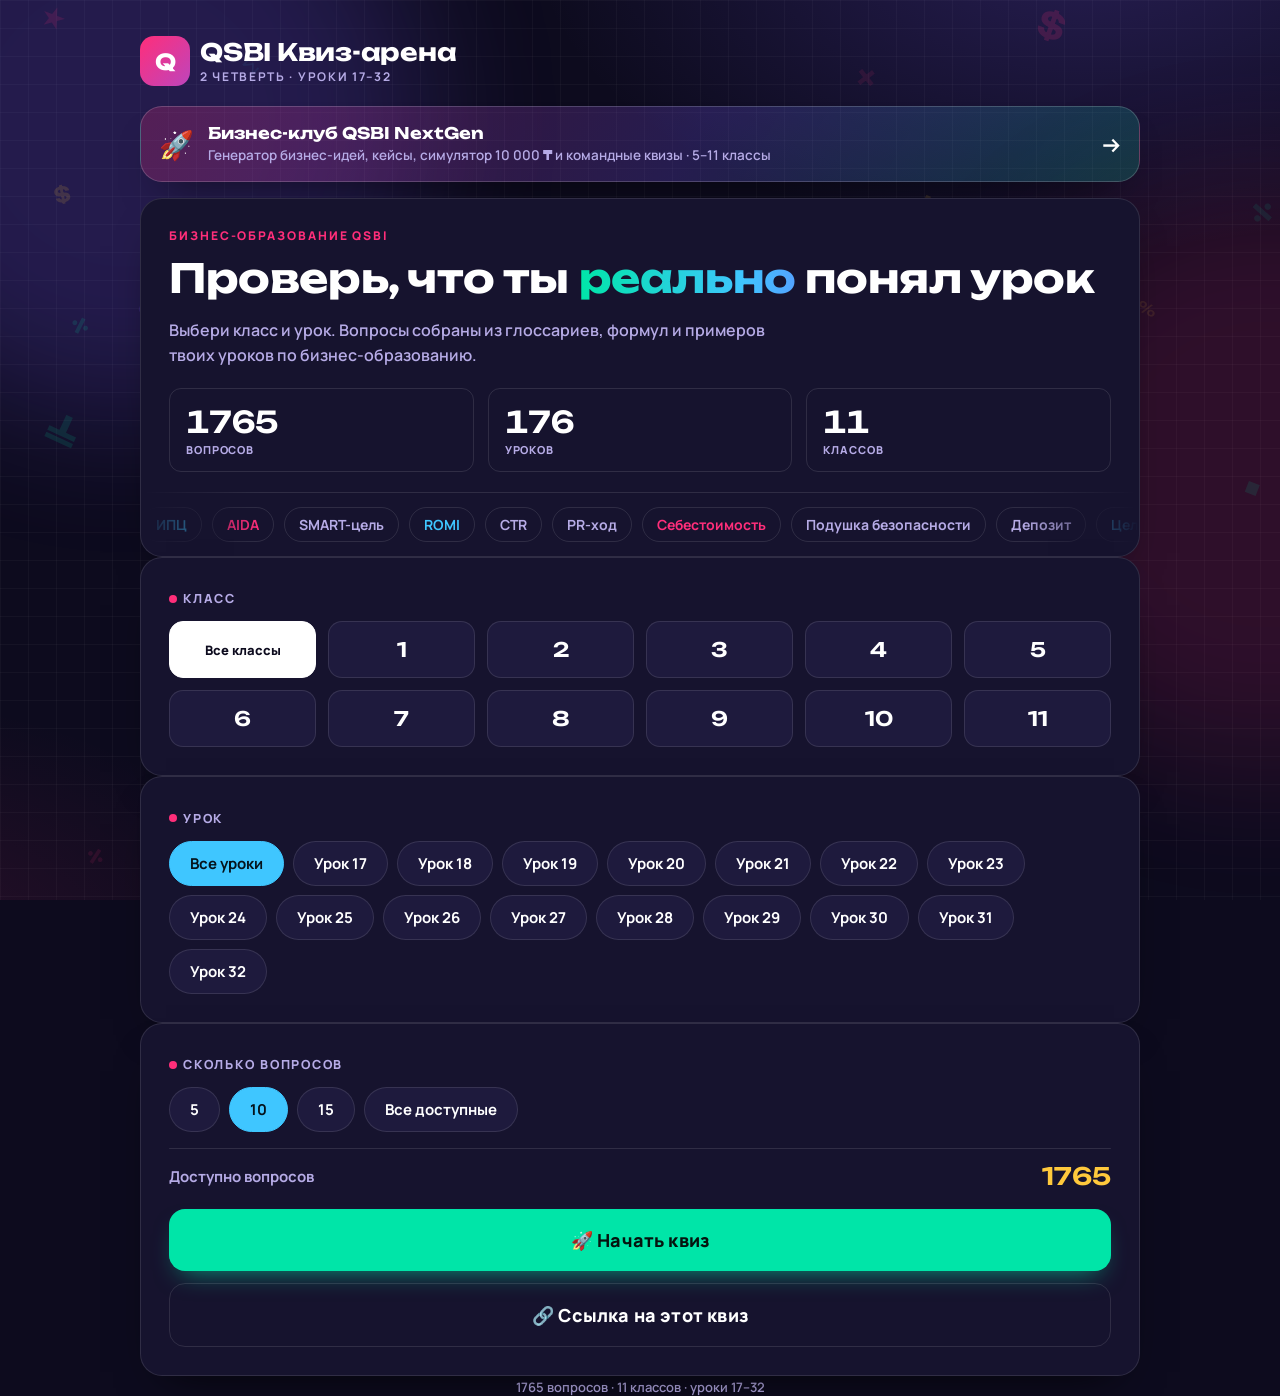
==== commit aaa56a72: "Add QSBI NextGen business club section club.html: quizzes for the 9 club modules (180 questions, gra" ====
--- a/index.html
+++ b/index.html
@@ -545,6 +545,20 @@
 
   <!-- ============ SETUP SCREEN ============ -->
   <div id="screen-setup">
+    <a class="card club-banner" href="club.html">
+      <span class="club-e" aria-hidden="true">🚀</span>
+      <span class="club-t"><b>Бизнес-клуб QSBI NextGen</b><span>Генератор бизнес-идей, кейсы, симулятор 10 000 ₸ и командные квизы · 5–11 классы</span></span>
+      <span class="club-go" aria-hidden="true">→</span>
+    </a>
+    <style>
+      .club-banner{display:flex;align-items:center;gap:14px;padding:16px 18px;margin-bottom:16px;text-decoration:none;color:var(--ink);background:linear-gradient(120deg,rgba(255,46,122,.22),rgba(124,92,255,.22) 55%,rgba(0,229,168,.18));border:1px solid rgba(255,255,255,.18)}
+      .club-banner:hover{border-color:rgba(255,255,255,.4)}
+      .club-e{font-size:28px;flex:none}
+      .club-t{flex:1;min-width:0}
+      .club-t b{display:block;font-family:var(--display);font-size:16px}
+      .club-t span{color:var(--muted);font-size:13.5px;font-weight:600}
+      .club-go{font-family:var(--display);font-size:22px;flex:none}
+    </style>
     <div class="card hero">
       <div class="hero-kicker">Бизнес-образование QSBI</div>
       <h2 class="hero-title">Проверь, что ты <span class="hl">реально</span> понял урок</h2>
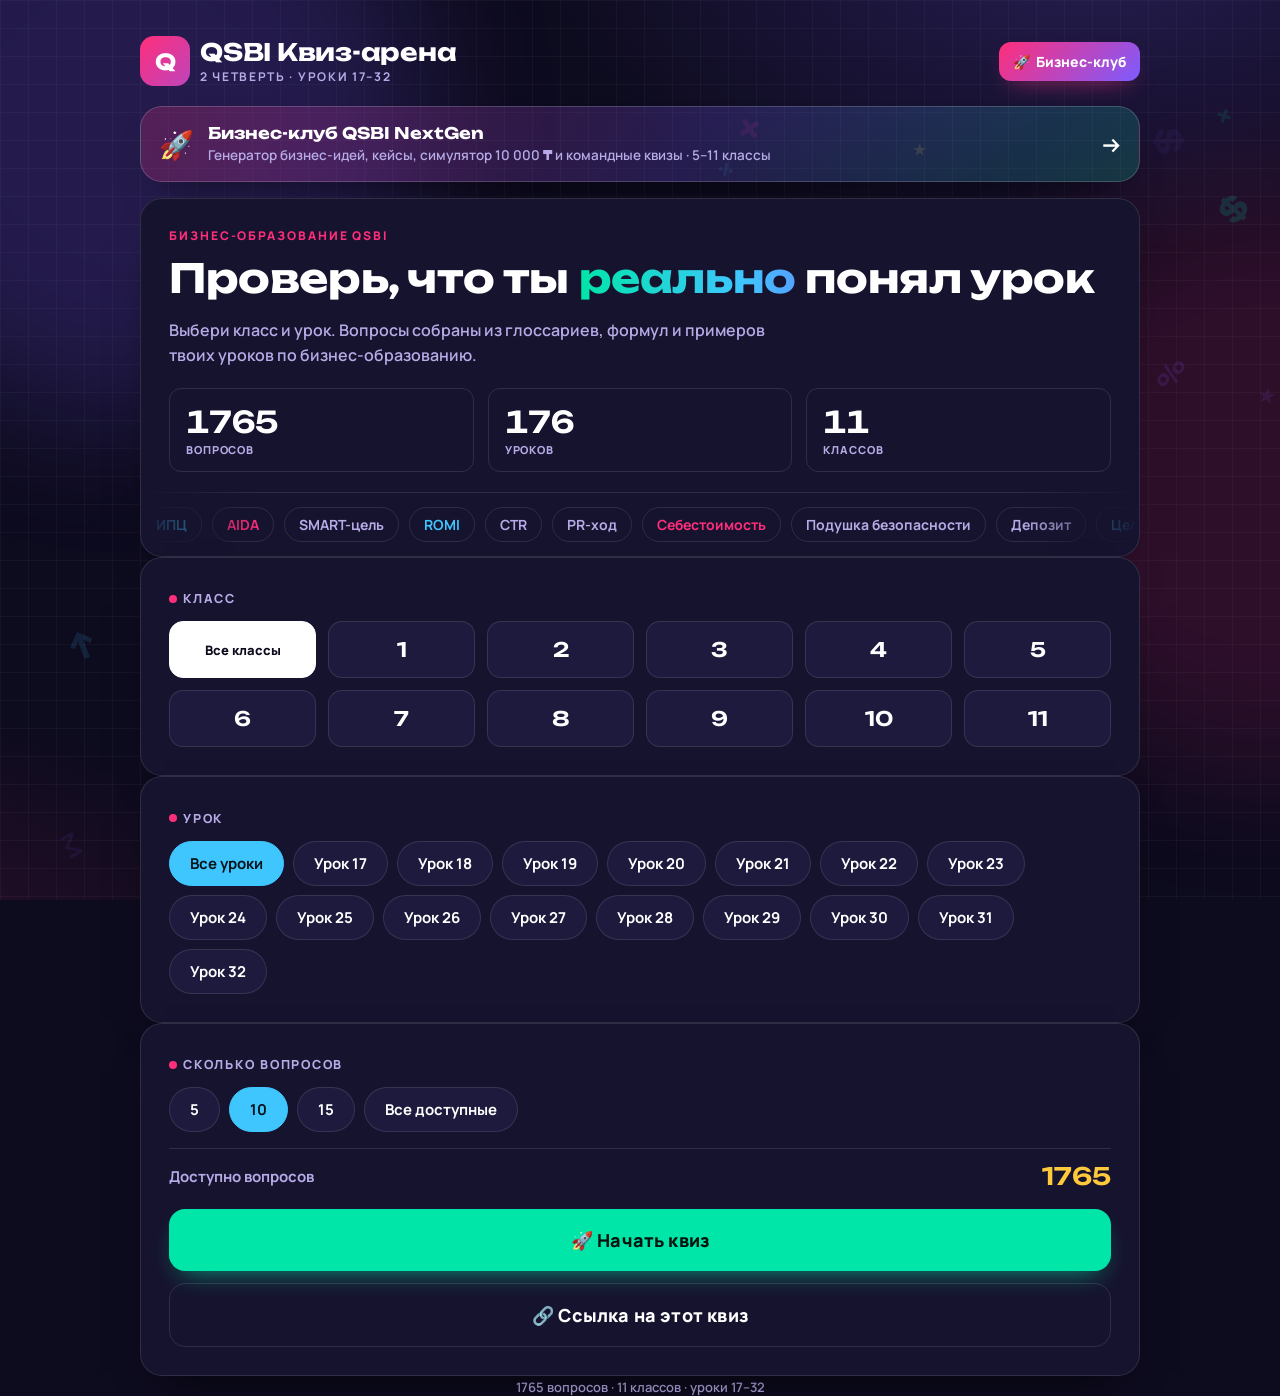
==== commit 3fc78086: "Add a Business club button to the arena's top menu Co-Authored-By: Claude Opus 5.5 <noreply@anthropi" ====
--- a/index.html
+++ b/index.html
@@ -541,6 +541,13 @@
         <div class="sub">2 четверть · уроки 17–32</div>
       </div>
     </div>
+    <a class="club-btn" href="club.html" aria-label="Бизнес-клуб QSBI NextGen">🚀 <span class="w">Бизнес-клуб</span><span class="s">Клуб</span></a>
+    <style>
+      .club-btn{flex:none;display:inline-flex;align-items:center;gap:6px;padding:10px 14px;border-radius:12px;text-decoration:none;color:#fff;font-family:var(--body);font-weight:800;font-size:14px;background:linear-gradient(135deg,var(--pink),var(--violet));box-shadow:0 10px 24px -12px rgba(255,46,122,.7)}
+      .club-btn:hover{filter:brightness(1.1)}
+      .club-btn .s{display:none}
+      @media (max-width:480px){.club-btn{padding:9px 11px;font-size:13px}.club-btn .w{display:none}.club-btn .s{display:inline}}
+    </style>
   </div>
 
   <!-- ============ SETUP SCREEN ============ -->
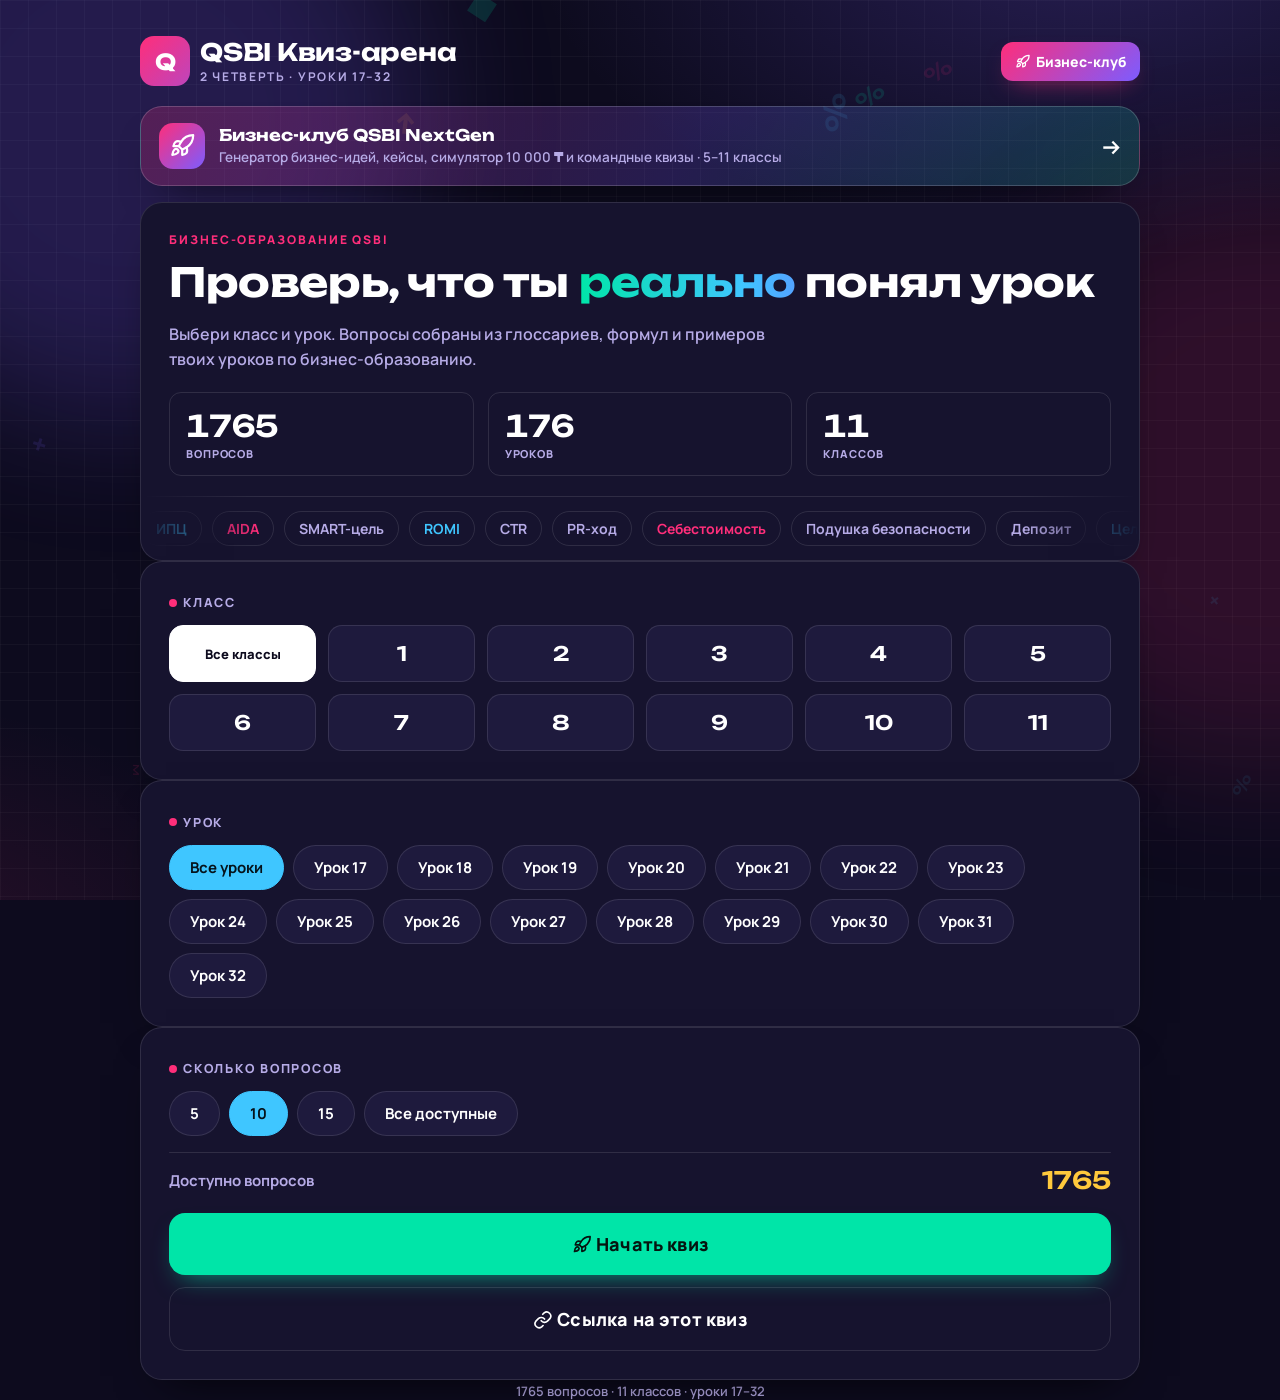
==== commit e1958d40: "Replace emoji with inline SVG line icons Emoji need a colour-emoji font, which many Linux systems (e" ====
--- a/index.html
+++ b/index.html
@@ -541,7 +541,7 @@
         <div class="sub">2 четверть · уроки 17–32</div>
       </div>
     </div>
-    <a class="club-btn" href="club.html" aria-label="Бизнес-клуб QSBI NextGen">🚀 <span class="w">Бизнес-клуб</span><span class="s">Клуб</span></a>
+    <a class="club-btn" href="club.html" aria-label="Бизнес-клуб QSBI NextGen"><i data-ic="rocket"></i> <span class="w">Бизнес-клуб</span><span class="s">Клуб</span></a>
     <style>
       .club-btn{flex:none;display:inline-flex;align-items:center;gap:6px;padding:10px 14px;border-radius:12px;text-decoration:none;color:#fff;font-family:var(--body);font-weight:800;font-size:14px;background:linear-gradient(135deg,var(--pink),var(--violet));box-shadow:0 10px 24px -12px rgba(255,46,122,.7)}
       .club-btn:hover{filter:brightness(1.1)}
@@ -553,14 +553,16 @@
   <!-- ============ SETUP SCREEN ============ -->
   <div id="screen-setup">
     <a class="card club-banner" href="club.html">
-      <span class="club-e" aria-hidden="true">🚀</span>
+      <span class="club-e" aria-hidden="true" data-ic="rocket"></span>
       <span class="club-t"><b>Бизнес-клуб QSBI NextGen</b><span>Генератор бизнес-идей, кейсы, симулятор 10 000 ₸ и командные квизы · 5–11 классы</span></span>
       <span class="club-go" aria-hidden="true">→</span>
     </a>
     <style>
       .club-banner{display:flex;align-items:center;gap:14px;padding:16px 18px;margin-bottom:16px;text-decoration:none;color:var(--ink);background:linear-gradient(120deg,rgba(255,46,122,.22),rgba(124,92,255,.22) 55%,rgba(0,229,168,.18));border:1px solid rgba(255,255,255,.18)}
       .club-banner:hover{border-color:rgba(255,255,255,.4)}
-      .club-e{font-size:28px;flex:none}
+      .club-e{flex:none;width:46px;height:46px;border-radius:14px;display:grid;place-items:center;font-size:24px;background:linear-gradient(135deg,var(--pink),var(--violet));color:#fff}
+      .ic{width:1.1em;height:1.1em;vertical-align:-.2em;flex:none}
+      .plabel .ic{color:var(--yellow)}
       .club-t{flex:1;min-width:0}
       .club-t b{display:block;font-family:var(--display);font-size:16px}
       .club-t span{color:var(--muted);font-size:13.5px;font-weight:600}
@@ -598,10 +600,10 @@
       </div>
       <div id="best-line" class="best-badge" hidden></div>
       <div style="margin-top:18px;">
-        <button class="btn btn-primary" id="start-btn" disabled>🚀 Начать квиз</button>
+        <button class="btn btn-primary" id="start-btn" disabled><i data-ic="rocket"></i> Начать квиз</button>
       </div>
       <div class="share-row">
-        <button class="btn btn-ghost" id="share-btn">🔗 Ссылка на этот квиз</button>
+        <button class="btn btn-ghost" id="share-btn"><i data-ic="link"></i> Ссылка на этот квиз</button>
       </div>
     </div>
 
@@ -627,7 +629,7 @@
       <div class="score-strip" style="margin-top:12px;">
         <div class="pill correct"><div class="plabel">Верно</div><div class="pval" id="score-correct">0</div></div>
         <div class="pill wrong"><div class="plabel">Ошибки</div><div class="pval" id="score-wrong">0</div></div>
-        <div class="pill streak" id="streak-pill"><div class="plabel">Серия 🔥</div><div class="pval" id="score-streak">0</div></div>
+        <div class="pill streak" id="streak-pill"><div class="plabel">Серия <i data-ic="flame"></i></div><div class="pval" id="score-streak">0</div></div>
       </div>
       <div class="qcard" id="qcard">
         <span class="q-mark" id="q-mark" aria-hidden="true"></span>
@@ -697,6 +699,7 @@
   </div>
 </div>
 <div class="toast" id="toast" role="status" hidden></div>
+<script src="icons.js"></script>
 <script src="questions.js"></script>
 <script src="graphics.js"></script>
 <script src="fx.js"></script>
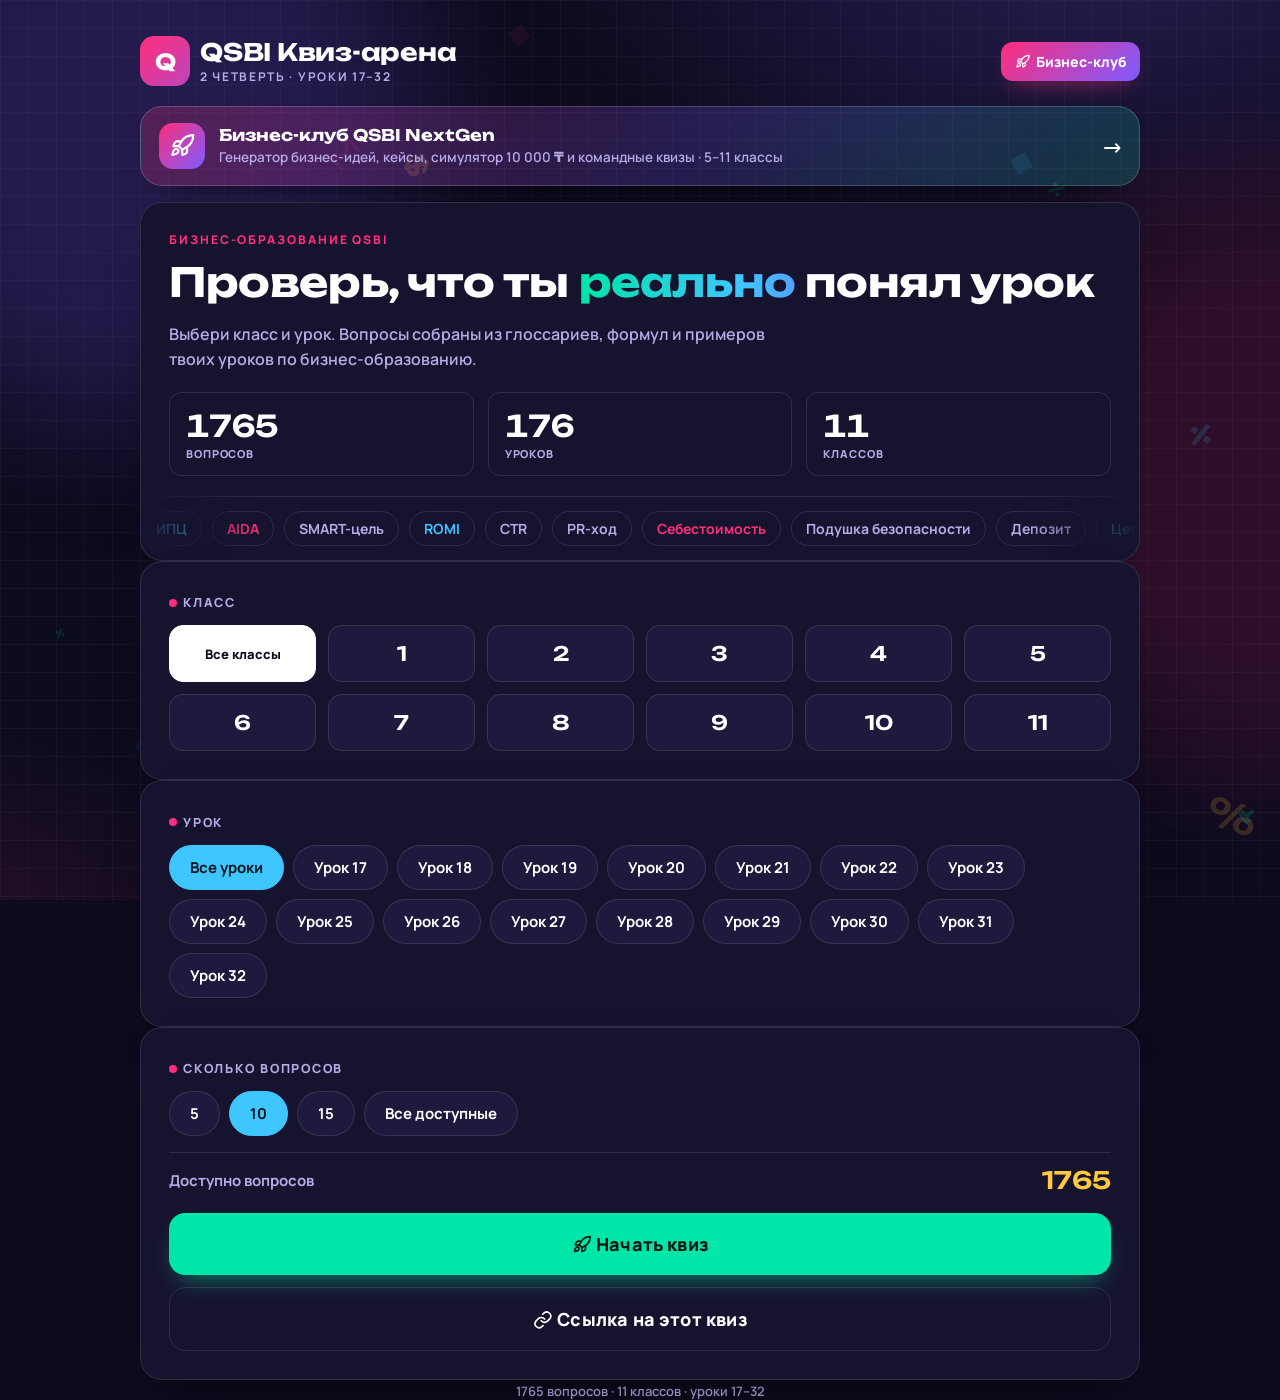
==== commit dac381e5: "Ship a tiny symbol font so old Linux systems show every sign QSym = DejaVu Sans (free licence) cut t" ====
--- a/index.html
+++ b/index.html
@@ -14,6 +14,12 @@
 <link rel="preconnect" href="https://fonts.googleapis.com">
 <link rel="preconnect" href="https://fonts.gstatic.com" crossorigin>
 <link href="https://fonts.googleapis.com/css2?family=Unbounded:wght@500;600;700&family=Manrope:wght@500;600;700;800&display=swap" rel="stylesheet">
+<style>
+/* QSym: the 17 symbols the site uses (₸ → − ÷ ≈ ★ ≠ ✕ ↺ ↗ ◆ ∑ ² ← ✔ ▶ ∞), cut from DejaVu Sans (free licence,
+   dejavu-fonts.github.io). Shipped inside the page so old systems without these glyphs still show them. */
+@font-face{font-family:'QSym';font-weight:400;font-display:block;src:url([data-uri]) format('woff2');unicode-range:U+20B8,U+2192,U+2212,U+00F7,U+2248,U+2605,U+2260,U+2715,U+21BA,U+2197,U+25C6,U+2211,U+00B2,U+2190,U+2714,U+25B6,U+221E}
+@font-face{font-family:'QSym';font-weight:700;font-display:block;src:url([data-uri]) format('woff2');unicode-range:U+20B8,U+2192,U+2212,U+00F7,U+2248,U+2605,U+2260,U+2715,U+21BA,U+2197,U+25C6,U+2211,U+00B2,U+2190,U+2714,U+25B6,U+221E}
+</style>
 <style>
 :root{
   --bg:#140F30;
@@ -257,8 +263,8 @@
 <style>
 /* Teen restyle: flat panels on a faint grid, Unbounded for display, Manrope for reading. */
 :root{
-  --display:'Unbounded','Manrope',system-ui,sans-serif;
-  --body:'Manrope',system-ui,-apple-system,sans-serif;
+  --display:'QSym','Unbounded','Manrope',system-ui,sans-serif;
+  --body:'QSym','Manrope',system-ui,-apple-system,sans-serif;
   --bg:#0D0B1E; --surface:#16132E; --surface2:#1E1A3D; --line:rgba(255,255,255,.11); --violet:#7C5CFF;
 }
 body{
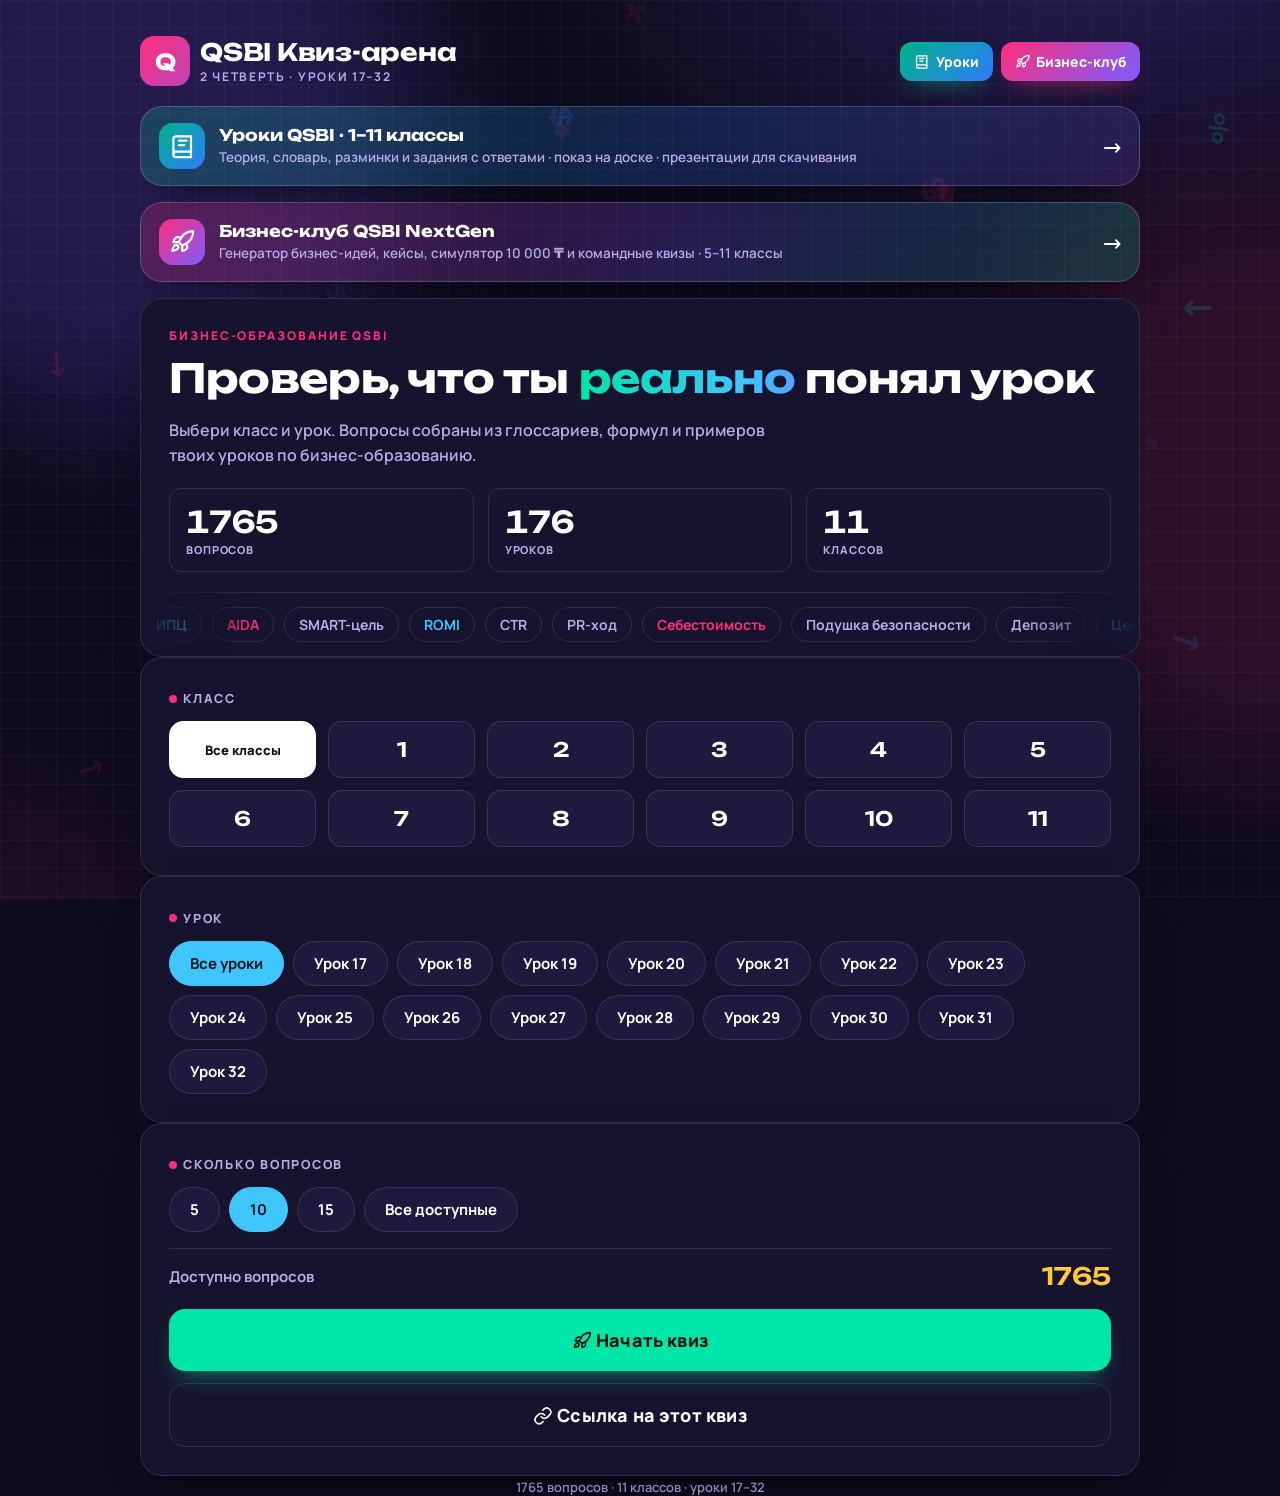
==== commit 8fbde795: "Add web lessons: all 154 second-quarter lessons (grades 1–11, lessons 19–32) lessons.html: grade → l" ====
--- a/index.html
+++ b/index.html
@@ -547,10 +547,13 @@
         <div class="sub">2 четверть · уроки 17–32</div>
       </div>
     </div>
-    <a class="club-btn" href="club.html" aria-label="Бизнес-клуб QSBI NextGen"><i data-ic="rocket"></i> <span class="w">Бизнес-клуб</span><span class="s">Клуб</span></a>
+    <div class="top-links"><a class="club-btn lessons-btn" href="lessons.html" aria-label="Уроки QSBI: теория, слайды и презентации"><i data-ic="book"></i> <span class="w">Уроки</span><span class="s">Уроки</span></a>
+    <a class="club-btn" href="club.html" aria-label="Бизнес-клуб QSBI NextGen"><i data-ic="rocket"></i> <span class="w">Бизнес-клуб</span><span class="s">Клуб</span></a></div>
     <style>
       .club-btn{flex:none;display:inline-flex;align-items:center;gap:6px;padding:10px 14px;border-radius:12px;text-decoration:none;color:#fff;font-family:var(--body);font-weight:800;font-size:14px;background:linear-gradient(135deg,var(--pink),var(--violet));box-shadow:0 10px 24px -12px rgba(255,46,122,.7)}
       .club-btn:hover{filter:brightness(1.1)}
+      .top-links{display:flex;gap:8px;flex-wrap:wrap;justify-content:flex-end}
+      .lessons-btn{background:linear-gradient(135deg,#00B386,#2F7BFF);box-shadow:0 10px 24px -12px rgba(0,229,168,.6)}
       .club-btn .s{display:none}
       @media (max-width:480px){.club-btn{padding:9px 11px;font-size:13px}.club-btn .w{display:none}.club-btn .s{display:inline}}
     </style>
@@ -558,6 +561,11 @@
 
   <!-- ============ SETUP SCREEN ============ -->
   <div id="screen-setup">
+    <a class="card club-banner lessons-banner" href="lessons.html">
+      <span class="club-e" aria-hidden="true" data-ic="book"></span>
+      <span class="club-t"><b>Уроки QSBI · 1–11 классы</b><span>Теория, словарь, разминки и задания с ответами · показ на доске · презентации для скачивания</span></span>
+      <span class="club-go" aria-hidden="true">→</span>
+    </a>
     <a class="card club-banner" href="club.html">
       <span class="club-e" aria-hidden="true" data-ic="rocket"></span>
       <span class="club-t"><b>Бизнес-клуб QSBI NextGen</b><span>Генератор бизнес-идей, кейсы, симулятор 10 000 ₸ и командные квизы · 5–11 классы</span></span>
@@ -566,6 +574,8 @@
     <style>
       .club-banner{display:flex;align-items:center;gap:14px;padding:16px 18px;margin-bottom:16px;text-decoration:none;color:var(--ink);background:linear-gradient(120deg,rgba(255,46,122,.22),rgba(124,92,255,.22) 55%,rgba(0,229,168,.18));border:1px solid rgba(255,255,255,.18)}
       .club-banner:hover{border-color:rgba(255,255,255,.4)}
+      .lessons-banner{background:linear-gradient(120deg,rgba(0,229,168,.2),rgba(47,123,255,.2) 55%,rgba(124,92,255,.16))}
+      .lessons-banner .club-e{background:linear-gradient(135deg,#00B386,#2F7BFF)}
       .club-e{flex:none;width:46px;height:46px;border-radius:14px;display:grid;place-items:center;font-size:24px;background:linear-gradient(135deg,var(--pink),var(--violet));color:#fff}
       .ic{width:1.1em;height:1.1em;vertical-align:-.2em;flex:none}
       .plabel .ic{color:var(--yellow)}
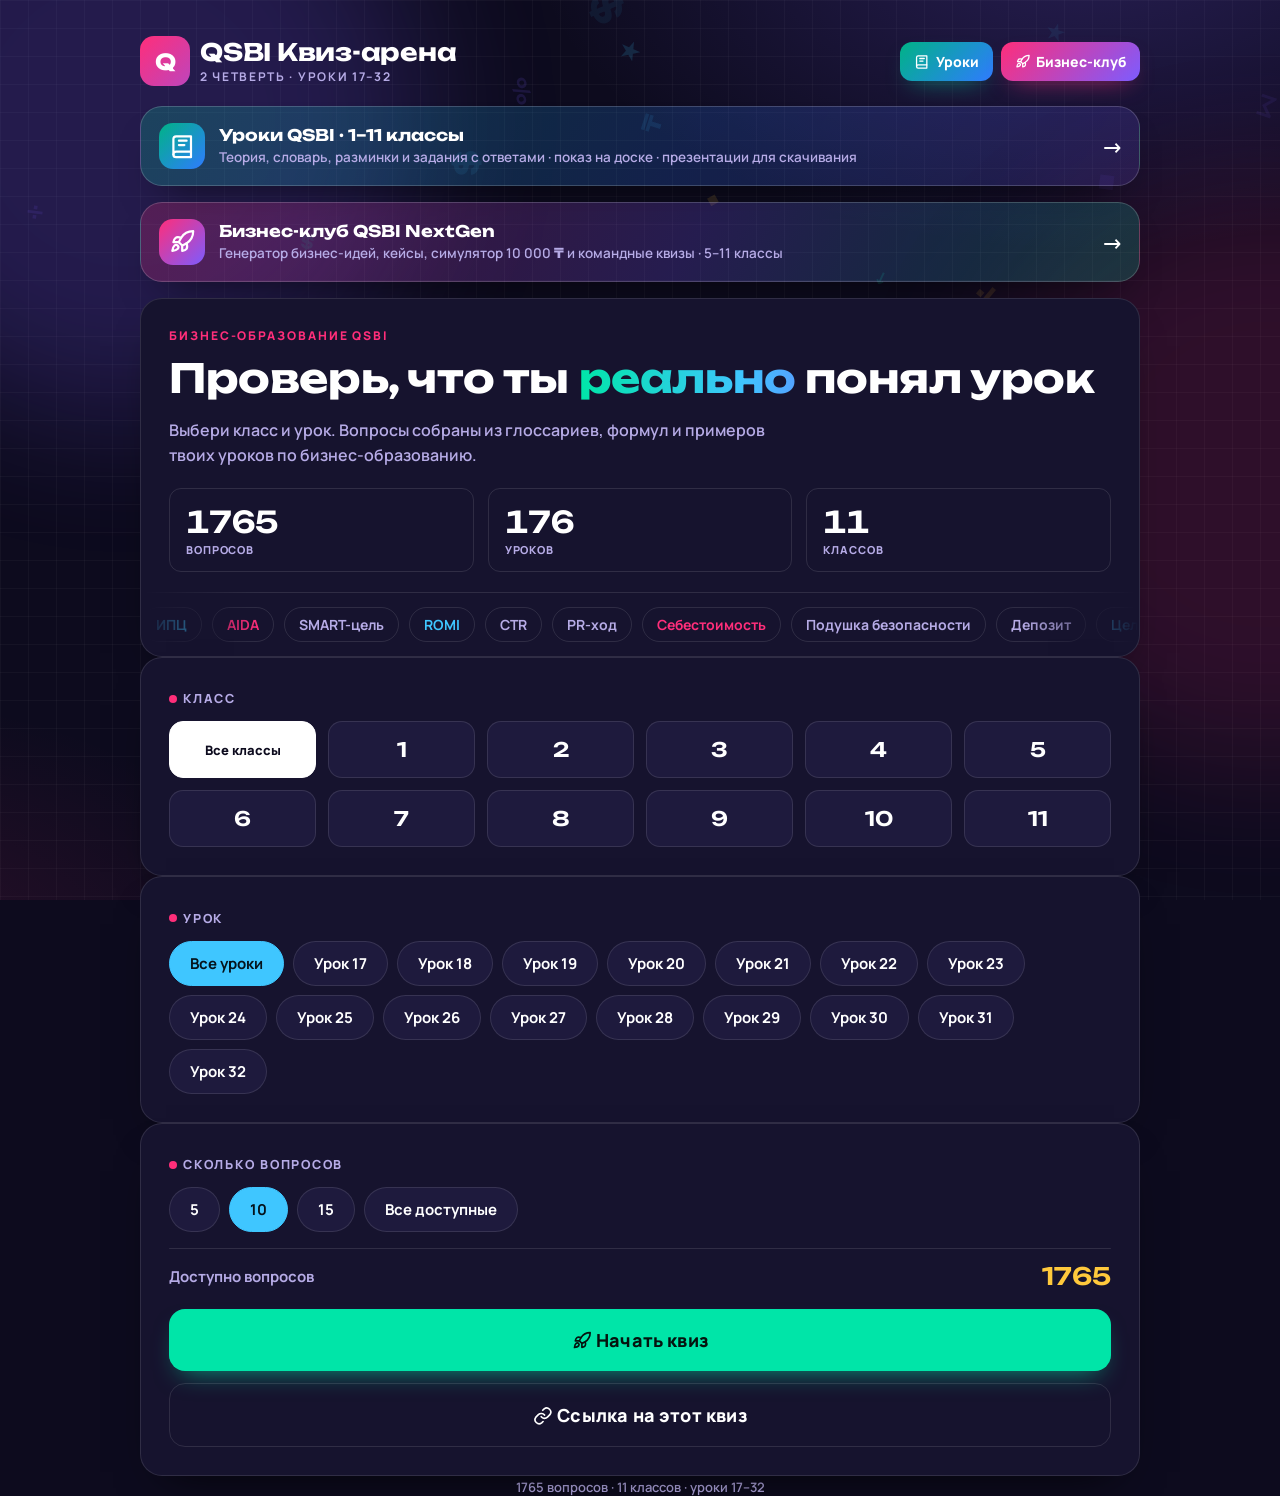
==== commit 19416933: "Presentation clicker: eight actions from four buttons on the arena, club and lessons clicker.js read" ====
--- a/index.html
+++ b/index.html
@@ -716,6 +716,7 @@
 </div>
 <div class="toast" id="toast" role="status" hidden></div>
 <script src="icons.js"></script>
+<script src="clicker.js"></script>
 <script src="questions.js"></script>
 <script src="graphics.js"></script>
 <script src="fx.js"></script>
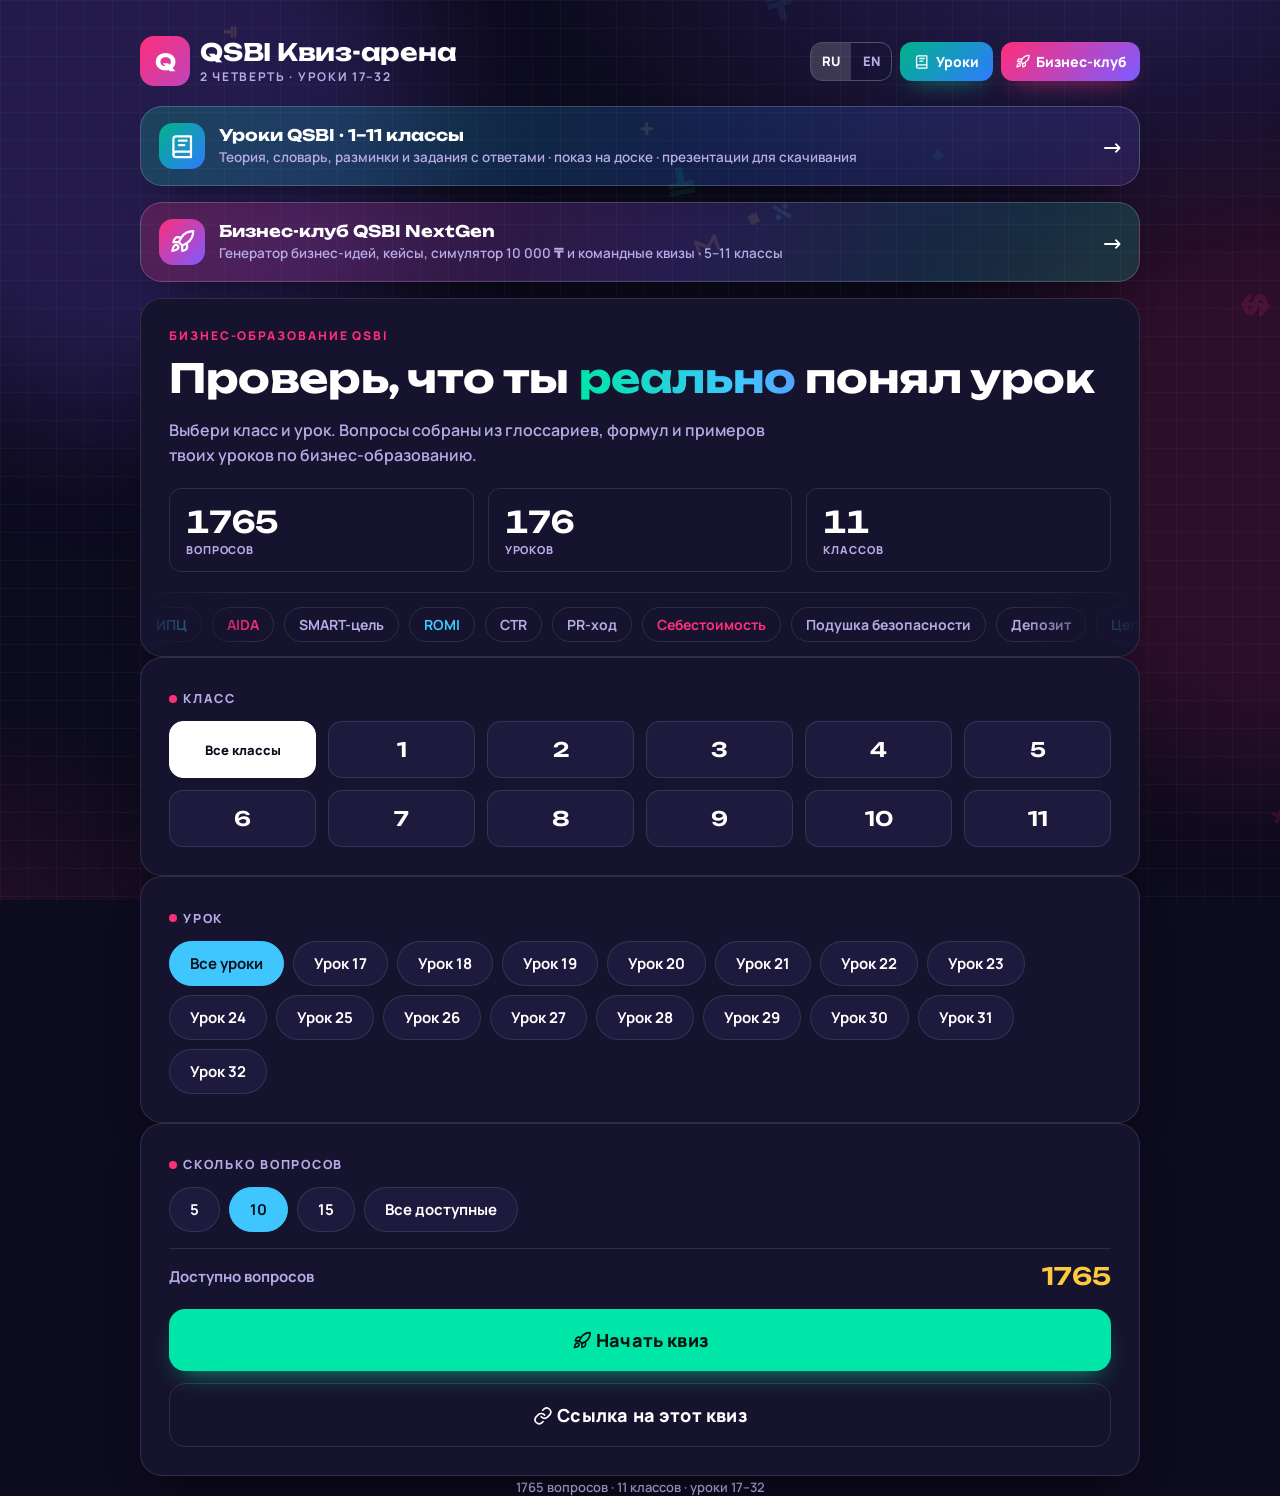
==== commit bbfd9bc1: "Quiz: RU/EN switch (i18n.js), English bank builder; grades 1–4 translated (WIP) Co-Authored-By: Clau" ====
--- a/index.html
+++ b/index.html
@@ -543,12 +543,12 @@
     <div class="logo">
       <div class="badge">Q</div>
       <div>
-        <h1>QSBI Квиз-арена</h1>
-        <div class="sub">2 четверть · уроки 17–32</div>
+        <h1 data-i18n="title">QSBI Квиз-арена</h1>
+        <div class="sub" data-i18n="sub">2 четверть · уроки 17–32</div>
       </div>
     </div>
-    <div class="top-links"><a class="club-btn lessons-btn" href="lessons.html" aria-label="Уроки QSBI: теория, слайды и презентации"><i data-ic="book"></i> <span class="w">Уроки</span><span class="s">Уроки</span></a>
-    <a class="club-btn" href="club.html" aria-label="Бизнес-клуб QSBI NextGen"><i data-ic="rocket"></i> <span class="w">Бизнес-клуб</span><span class="s">Клуб</span></a></div>
+    <div class="top-links"><div class="lang-sw" role="group" aria-label="Язык / Language"><button type="button" data-lang="ru" aria-pressed="true">RU</button><button type="button" data-lang="en" aria-pressed="false">EN</button></div><a class="club-btn lessons-btn" href="lessons.html" aria-label="Уроки QSBI: теория, слайды и презентации" data-i18n-aria="lessonsAria"><i data-ic="book"></i> <span class="w" data-i18n="lessons">Уроки</span><span class="s" data-i18n="lessons">Уроки</span></a>
+    <a class="club-btn" href="club.html" aria-label="Бизнес-клуб QSBI NextGen" data-i18n-aria="clubAria"><i data-ic="rocket"></i> <span class="w" data-i18n="club">Бизнес-клуб</span><span class="s" data-i18n="clubShort">Клуб</span></a></div>
     <style>
       .club-btn{flex:none;display:inline-flex;align-items:center;gap:6px;padding:10px 14px;border-radius:12px;text-decoration:none;color:#fff;font-family:var(--body);font-weight:800;font-size:14px;background:linear-gradient(135deg,var(--pink),var(--violet));box-shadow:0 10px 24px -12px rgba(255,46,122,.7)}
       .club-btn:hover{filter:brightness(1.1)}
@@ -556,6 +556,10 @@
       .lessons-btn{background:linear-gradient(135deg,#00B386,#2F7BFF);box-shadow:0 10px 24px -12px rgba(0,229,168,.6)}
       .club-btn .s{display:none}
       @media (max-width:480px){.club-btn{padding:9px 11px;font-size:13px}.club-btn .w{display:none}.club-btn .s{display:inline}}
+      .lang-sw{display:inline-flex;border:1px solid rgba(255,255,255,.25);border-radius:12px;overflow:hidden;flex:none}
+      .lang-sw button{appearance:none;border:0;background:transparent;color:var(--muted);font:800 13px/1 var(--body);padding:10px 11px;cursor:pointer;min-width:40px}
+      .lang-sw button[aria-pressed="true"]{background:rgba(255,255,255,.16);color:var(--ink)}
+      .lang-sw button:focus-visible{outline:2px solid var(--yellow);outline-offset:-2px}
     </style>
   </div>
 
@@ -563,12 +567,12 @@
   <div id="screen-setup">
     <a class="card club-banner lessons-banner" href="lessons.html">
       <span class="club-e" aria-hidden="true" data-ic="book"></span>
-      <span class="club-t"><b>Уроки QSBI · 1–11 классы</b><span>Теория, словарь, разминки и задания с ответами · показ на доске · презентации для скачивания</span></span>
+      <span class="club-t"><b data-i18n="lessonsBannerT">Уроки QSBI · 1–11 классы</b><span data-i18n="lessonsBannerS">Теория, словарь, разминки и задания с ответами · показ на доске · презентации для скачивания</span></span>
       <span class="club-go" aria-hidden="true">→</span>
     </a>
     <a class="card club-banner" href="club.html">
       <span class="club-e" aria-hidden="true" data-ic="rocket"></span>
-      <span class="club-t"><b>Бизнес-клуб QSBI NextGen</b><span>Генератор бизнес-идей, кейсы, симулятор 10 000 ₸ и командные квизы · 5–11 классы</span></span>
+      <span class="club-t"><b data-i18n="clubBannerT">Бизнес-клуб QSBI NextGen</b><span data-i18n="clubBannerS">Генератор бизнес-идей, кейсы, симулятор 10 000 ₸ и командные квизы · 5–11 классы</span></span>
       <span class="club-go" aria-hidden="true">→</span>
     </a>
     <style>
@@ -585,41 +589,41 @@
       .club-go{font-family:var(--display);font-size:22px;flex:none}
     </style>
     <div class="card hero">
-      <div class="hero-kicker">Бизнес-образование QSBI</div>
-      <h2 class="hero-title">Проверь, что ты <span class="hl">реально</span> понял урок</h2>
-      <p class="lede">Выбери класс и урок. Вопросы собраны из глоссариев, формул и примеров твоих уроков по бизнес-образованию.</p>
+      <div class="hero-kicker" data-i18n="kicker">Бизнес-образование QSBI</div>
+      <h2 class="hero-title" data-i18n-html="heroTitle">Проверь, что ты <span class="hl">реально</span> понял урок</h2>
+      <p class="lede" data-i18n="lede">Выбери класс и урок. Вопросы собраны из глоссариев, формул и примеров твоих уроков по бизнес-образованию.</p>
       <div class="hero-stats">
-        <div><b id="hs-q">0</b><span>вопросов</span></div>
-        <div><b id="hs-l">0</b><span>уроков</span></div>
-        <div><b id="hs-g">0</b><span>классов</span></div>
-      </div>
-      <div class="ticker" aria-hidden="true"><div class="ticker-track"><span class="tk">ИПЦ</span><span class="tk">AIDA</span><span class="tk">SMART-цель</span><span class="tk">ROMI</span><span class="tk">CTR</span><span class="tk">PR-ход</span><span class="tk">Себестоимость</span><span class="tk">Подушка безопасности</span><span class="tk">Депозит</span><span class="tk">Целевая аудитория</span><span class="tk">Диаграмма Ганта</span><span class="tk">Сторителлинг</span><span class="tk">Капитализация</span><span class="tk">Слоган</span><span class="tk">₸</span><span class="tk">ИПЦ</span><span class="tk">AIDA</span><span class="tk">SMART-цель</span><span class="tk">ROMI</span><span class="tk">CTR</span><span class="tk">PR-ход</span><span class="tk">Себестоимость</span><span class="tk">Подушка безопасности</span><span class="tk">Депозит</span><span class="tk">Целевая аудитория</span><span class="tk">Диаграмма Ганта</span><span class="tk">Сторителлинг</span><span class="tk">Капитализация</span><span class="tk">Слоган</span><span class="tk">₸</span></div></div>
+        <div><b id="hs-q">0</b><span data-i18n="statQ">вопросов</span></div>
+        <div><b id="hs-l">0</b><span data-i18n="statL">уроков</span></div>
+        <div><b id="hs-g">0</b><span data-i18n="statG">классов</span></div>
+      </div>
+      <div class="ticker" aria-hidden="true"><div class="ticker-track" id="ticker-track"><span class="tk">ИПЦ</span><span class="tk">AIDA</span><span class="tk">SMART-цель</span><span class="tk">ROMI</span><span class="tk">CTR</span><span class="tk">PR-ход</span><span class="tk">Себестоимость</span><span class="tk">Подушка безопасности</span><span class="tk">Депозит</span><span class="tk">Целевая аудитория</span><span class="tk">Диаграмма Ганта</span><span class="tk">Сторителлинг</span><span class="tk">Капитализация</span><span class="tk">Слоган</span><span class="tk">₸</span><span class="tk">ИПЦ</span><span class="tk">AIDA</span><span class="tk">SMART-цель</span><span class="tk">ROMI</span><span class="tk">CTR</span><span class="tk">PR-ход</span><span class="tk">Себестоимость</span><span class="tk">Подушка безопасности</span><span class="tk">Депозит</span><span class="tk">Целевая аудитория</span><span class="tk">Диаграмма Ганта</span><span class="tk">Сторителлинг</span><span class="tk">Капитализация</span><span class="tk">Слоган</span><span class="tk">₸</span></div></div>
     </div>
 
     <div class="card">
-      <span class="section-label"><span class="dot"></span>Класс</span>
+      <span class="section-label"><span class="dot"></span><span data-i18n="grade">Класс</span></span>
       <div class="grid-grades" id="grade-grid"></div>
     </div>
 
     <div class="card">
-      <span class="section-label"><span class="dot"></span>Урок</span>
+      <span class="section-label"><span class="dot"></span><span data-i18n="lesson">Урок</span></span>
       <div class="chip-row" id="lesson-chips"></div>
     </div>
 
     <div class="card">
-      <span class="section-label"><span class="dot"></span>Сколько вопросов</span>
+      <span class="section-label"><span class="dot"></span><span data-i18n="howMany">Сколько вопросов</span></span>
       <div class="chip-row" id="count-chips"></div>
       <div class="divider" style="margin-top:16px;"></div>
       <div class="pool-line" style="margin-top:12px;">
-        <span>Доступно вопросов</span>
+        <span data-i18n="available">Доступно вопросов</span>
         <strong id="pool-count">0</strong>
       </div>
       <div id="best-line" class="best-badge" hidden></div>
       <div style="margin-top:18px;">
-        <button class="btn btn-primary" id="start-btn" disabled><i data-ic="rocket"></i> Начать квиз</button>
+        <button class="btn btn-primary" id="start-btn" disabled><i data-ic="rocket"></i> <span data-i18n="start">Начать квиз</span></button>
       </div>
       <div class="share-row">
-        <button class="btn btn-ghost" id="share-btn"><i data-ic="link"></i> Ссылка на этот квиз</button>
+        <button class="btn btn-ghost" id="share-btn"><i data-ic="link"></i> <span data-i18n="share">Ссылка на этот квиз</span></button>
       </div>
     </div>
 
@@ -634,7 +638,7 @@
           <span class="topic-tag" id="q-topic-tag">—</span>
           <div class="pt-right">
             <span class="progress-count" id="progress-count">1 / 10</span>
-            <button class="icon-btn" id="quit-btn" type="button" aria-label="Выйти из квиза" title="Выйти (Esc)">✕</button>
+            <button class="icon-btn" id="quit-btn" type="button" aria-label="Выйти из квиза" title="Выйти (Esc)" data-i18n-aria="quitAria" data-i18n-title="quitTitle">✕</button>
           </div>
         </div>
         <div class="milestones">
@@ -643,9 +647,9 @@
         </div>
       </div>
       <div class="score-strip" style="margin-top:12px;">
-        <div class="pill correct"><div class="plabel">Верно</div><div class="pval" id="score-correct">0</div></div>
-        <div class="pill wrong"><div class="plabel">Ошибки</div><div class="pval" id="score-wrong">0</div></div>
-        <div class="pill streak" id="streak-pill"><div class="plabel">Серия <i data-ic="flame"></i></div><div class="pval" id="score-streak">0</div></div>
+        <div class="pill correct"><div class="plabel" data-i18n="correct">Верно</div><div class="pval" id="score-correct">0</div></div>
+        <div class="pill wrong"><div class="plabel" data-i18n="wrong">Ошибки</div><div class="pval" id="score-wrong">0</div></div>
+        <div class="pill streak" id="streak-pill"><div class="plabel"><span data-i18n="streak">Серия</span> <i data-ic="flame"></i></div><div class="pval" id="score-streak">0</div></div>
       </div>
       <div class="qcard" id="qcard">
         <span class="q-mark" id="q-mark" aria-hidden="true"></span>
@@ -654,7 +658,7 @@
         <div class="explain" id="q-explain" aria-live="polite" hidden></div>
       </div>
       <div class="footline">
-        <button class="btn btn-primary" id="next-btn">Дальше →</button>
+        <button class="btn btn-primary" id="next-btn" data-i18n="next">Дальше →</button>
       </div>
     </div>
   </div>
@@ -675,26 +679,26 @@
           </svg>
           <div class="ring-center">
             <div class="result-pct" id="result-pct">0%</div>
-            <div class="ring-label" id="ring-label">результат</div>
+            <div class="ring-label" id="ring-label" data-i18n="result">результат</div>
           </div>
         </div>
         <div class="result-sub" id="result-sub">—</div>
       </div>
       <div class="result-breakdown">
-        <div class="stat-box"><div class="num" id="stat-total">0</div><div class="lbl">вопросов</div></div>
-        <div class="stat-box"><div class="num" style="color:var(--mint)" id="stat-correct">0</div><div class="lbl">верно</div></div>
-        <div class="stat-box"><div class="num" style="color:var(--pink)" id="stat-wrong">0</div><div class="lbl">ошибок</div></div>
+        <div class="stat-box"><div class="num" id="stat-total">0</div><div class="lbl" data-i18n="statQ">вопросов</div></div>
+        <div class="stat-box"><div class="num" style="color:var(--mint)" id="stat-correct">0</div><div class="lbl" data-i18n="statCorrect">верно</div></div>
+        <div class="stat-box"><div class="num" style="color:var(--pink)" id="stat-wrong">0</div><div class="lbl" data-i18n="statWrong">ошибок</div></div>
       </div>
       <div id="best-note" class="best-badge" style="display:block;text-align:center;margin:14px auto 0;max-width:fit-content;" hidden></div>
 
       <div id="review-wrap" hidden>
-        <span class="section-label" style="display:inline-flex;margin-top:20px;"><span class="dot"></span>Разобрать ошибки</span>
+        <span class="section-label" style="display:inline-flex;margin-top:20px;"><span class="dot"></span><span data-i18n="review">Разобрать ошибки</span></span>
         <div class="review-list" id="review-list"></div>
       </div>
 
       <div class="actions">
-        <button class="btn btn-ghost" id="change-btn">↺ Другое</button>
-        <button class="btn btn-primary" id="retry-btn">Ещё раз</button>
+        <button class="btn btn-ghost" id="change-btn" data-i18n="change">↺ Другое</button>
+        <button class="btn btn-primary" id="retry-btn" data-i18n="retry">Ещё раз</button>
       </div>
     </div>
   </div>
@@ -705,12 +709,12 @@
 
 <div class="quit-panel" id="quit-panel" role="dialog" aria-modal="true" aria-labelledby="quit-title" hidden>
   <div class="quit-box">
-    <div class="quit-title" id="quit-title">Выйти из квиза?</div>
+    <div class="quit-title" id="quit-title" data-i18n="quitQ">Выйти из квиза?</div>
     <p class="quit-text" id="quit-text"></p>
     <div class="quit-actions">
-      <button class="btn btn-primary" id="quit-results" type="button">Показать итоги</button>
-      <button class="btn btn-ghost" id="quit-menu" type="button">Выйти в меню</button>
-      <button class="btn btn-ghost" id="quit-cancel" type="button">Продолжить квиз</button>
+      <button class="btn btn-primary" id="quit-results" type="button" data-i18n="showResults">Показать итоги</button>
+      <button class="btn btn-ghost" id="quit-menu" type="button" data-i18n="toMenu">Выйти в меню</button>
+      <button class="btn btn-ghost" id="quit-cancel" type="button" data-i18n="continue">Продолжить квиз</button>
     </div>
   </div>
 </div>
@@ -718,6 +722,7 @@
 <script src="icons.js"></script>
 <script src="clicker.js"></script>
 <script src="questions.js"></script>
+<script src="i18n.js"></script>
 <script src="graphics.js"></script>
 <script src="fx.js"></script>
 <script src="app.js"></script>
